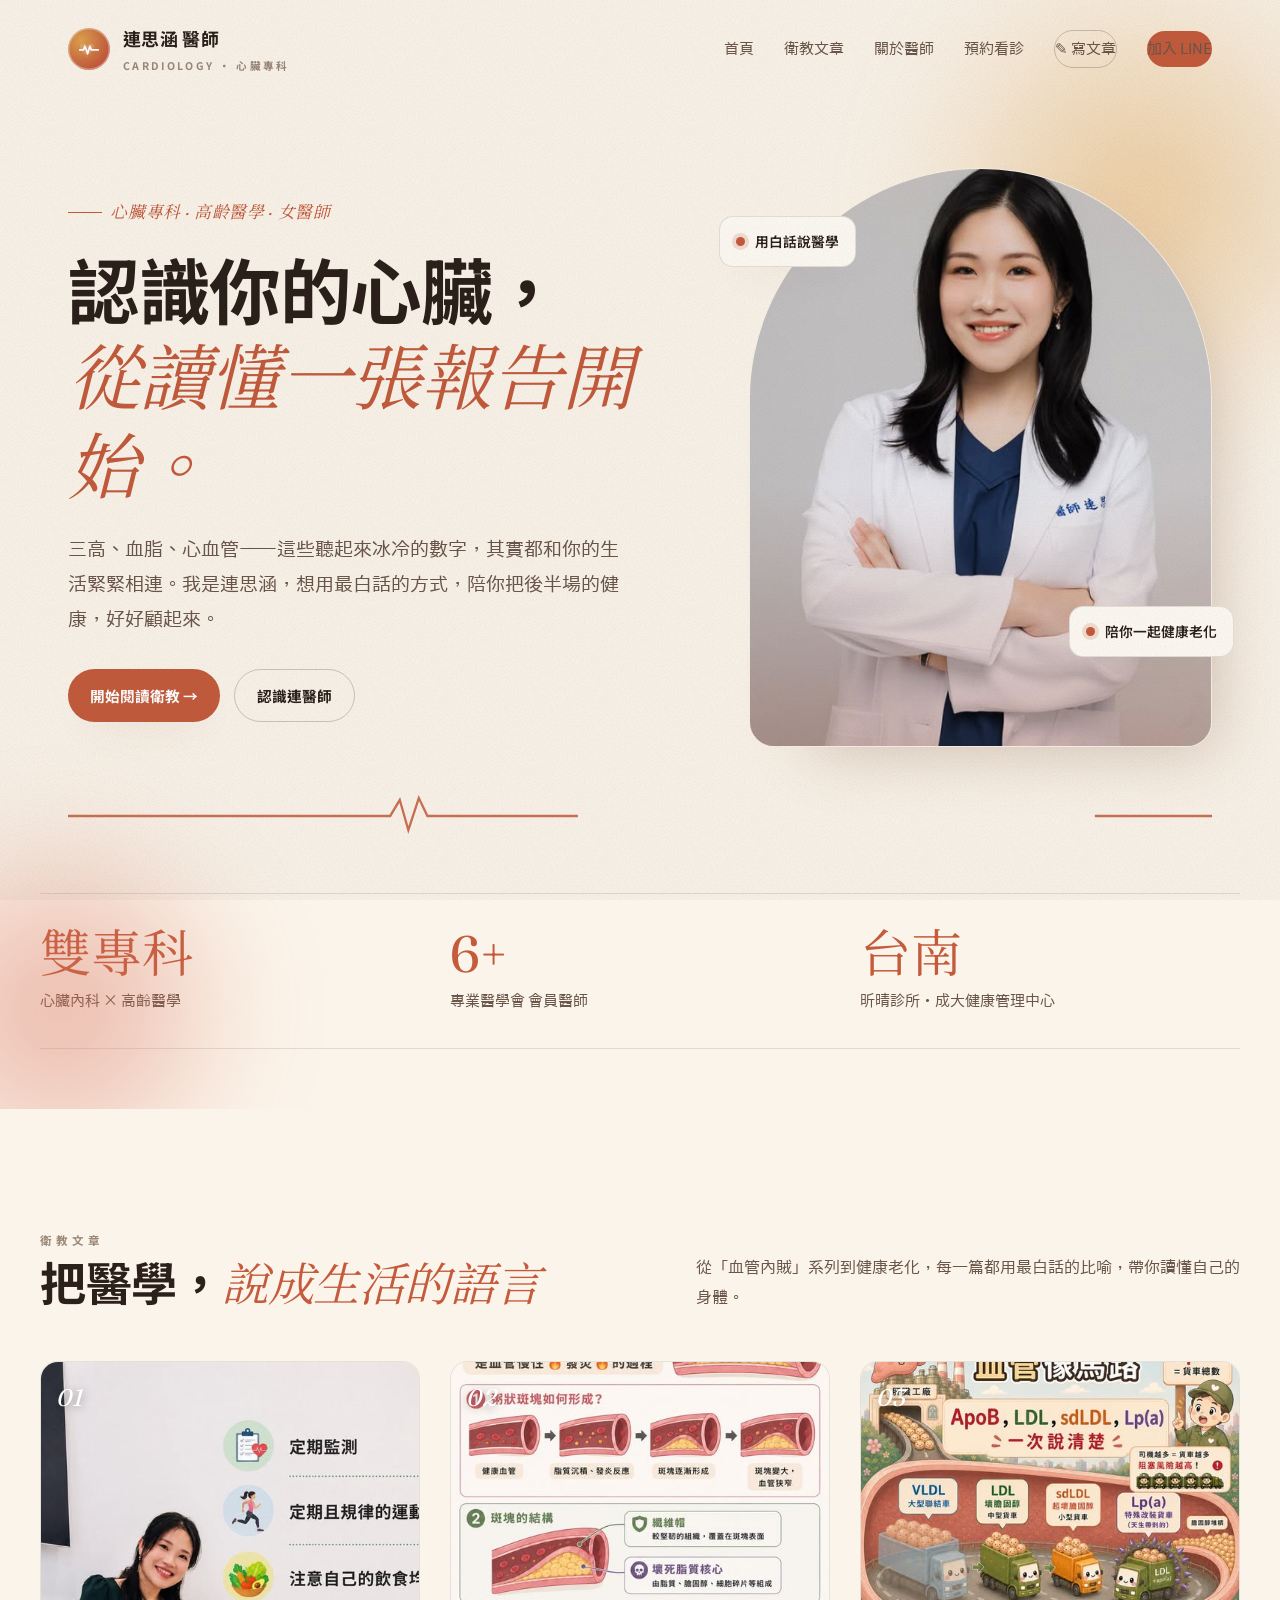
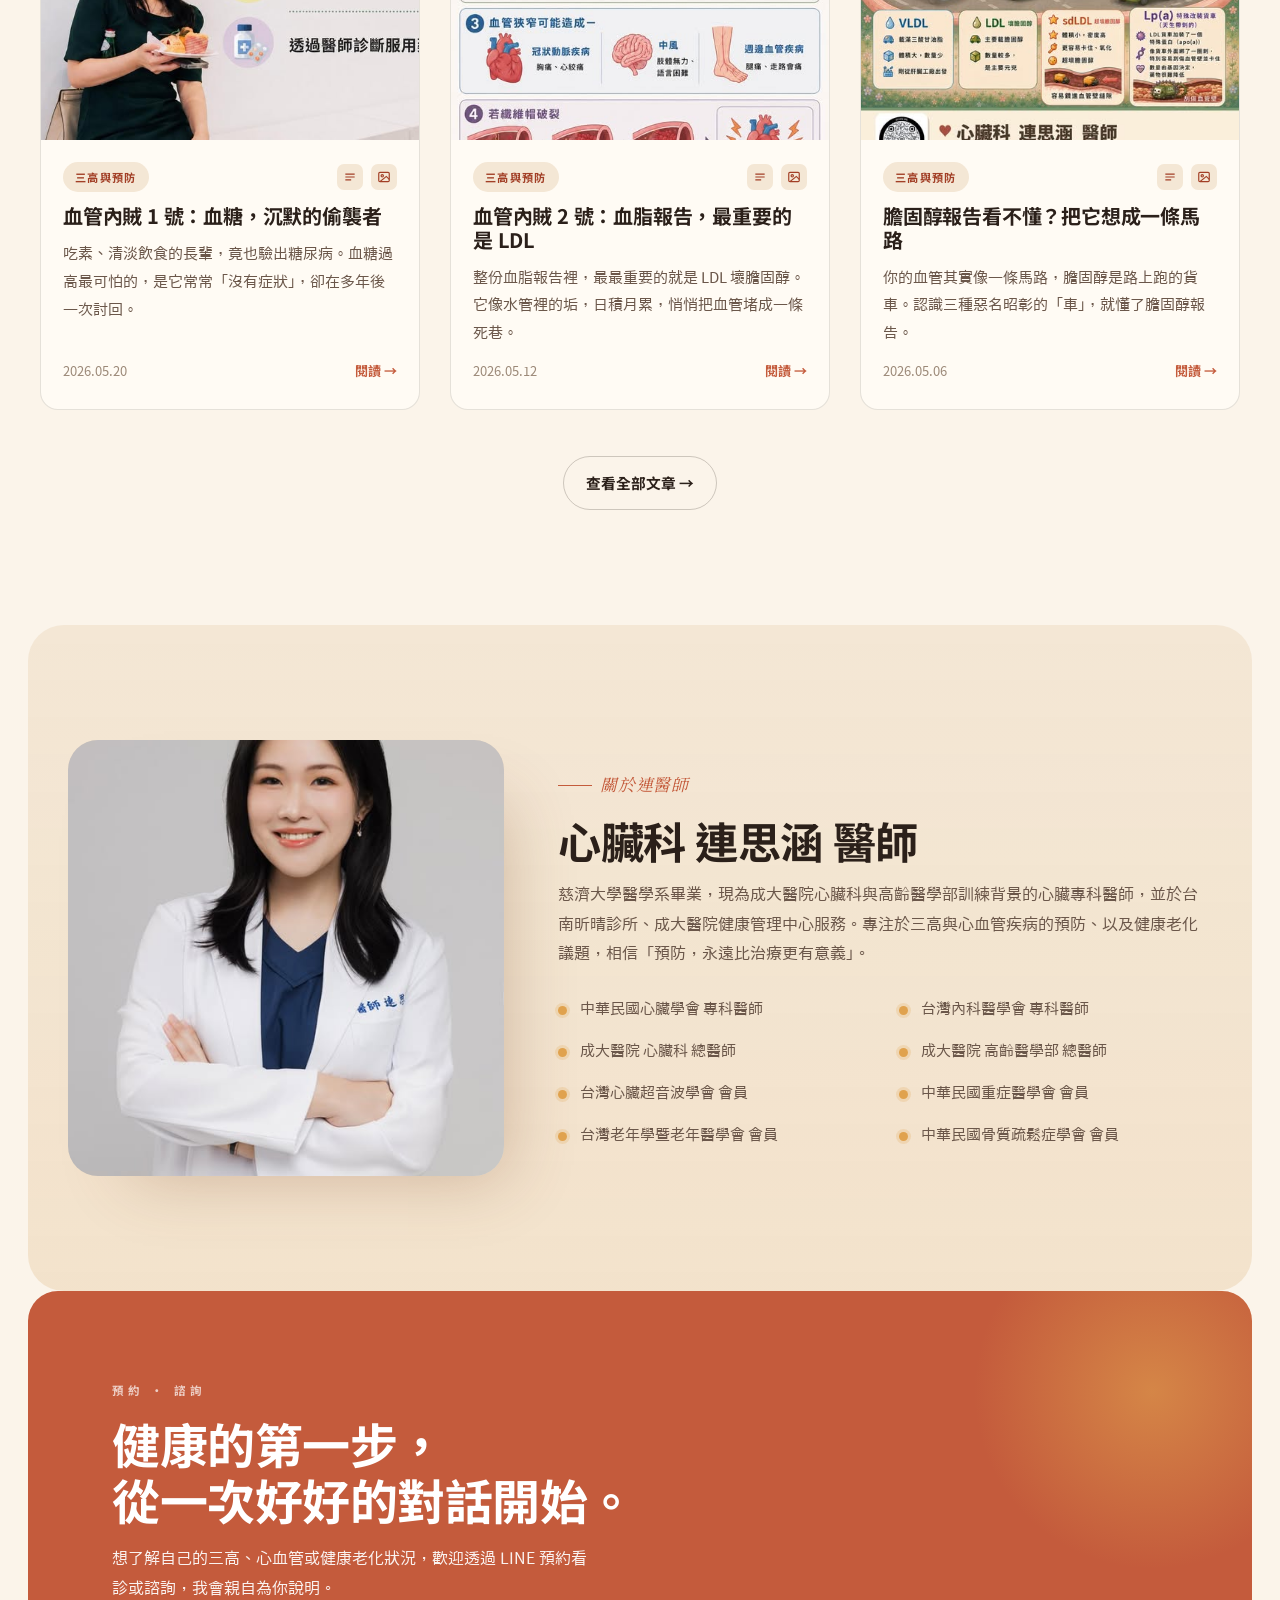
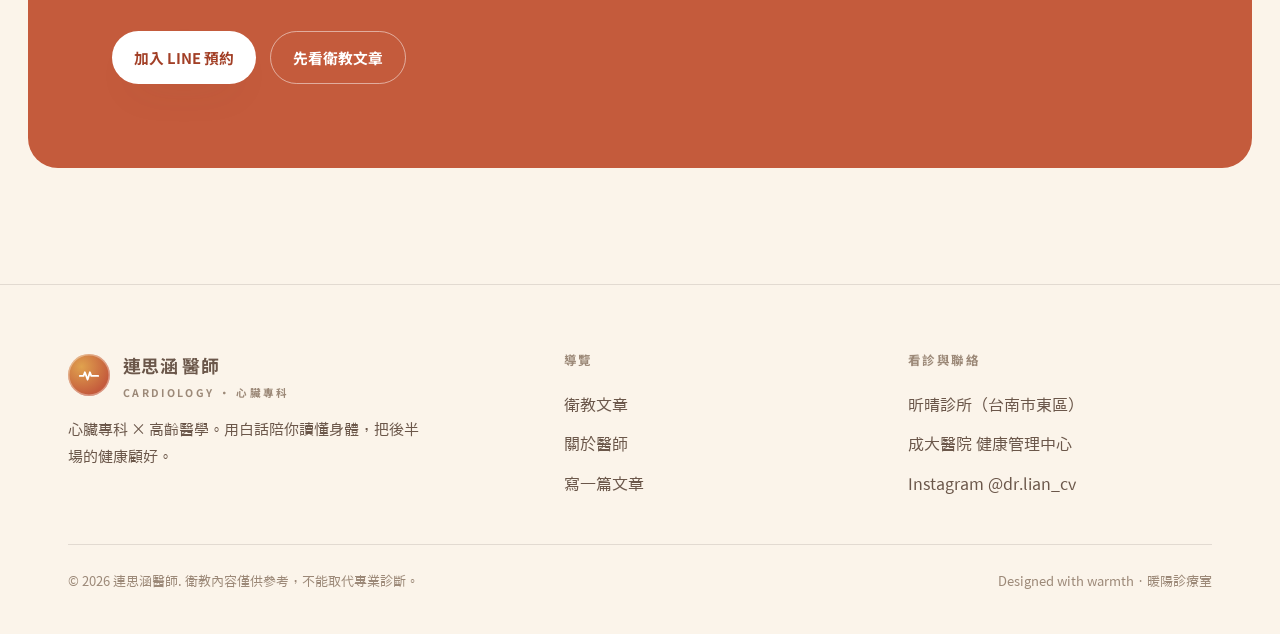
==== index.html @ 5a78cc2f "連思涵醫師衛教網站 — 設計預覽初版 Co-Authored-By: Claude Opus 4.8 (1M context) <noreply@anthropic.com>" ====
<!DOCTYPE html>
<html lang="zh-Hant">
<head>
<meta charset="UTF-8">
<meta name="viewport" content="width=device-width, initial-scale=1">
<title>連思涵醫師｜心臟專科・高齡醫學｜用白話，陪你健康老化</title>
<meta name="description" content="連思涵醫師——心臟專科與高齡醫學女醫師。三高、血脂、心血管預防的白話衛教，陪你把後半場的健康顧好。台南昕晴診所、成大醫院健康管理中心。">
<link rel="preconnect" href="https://fonts.googleapis.com">
<link rel="preconnect" href="https://fonts.gstatic.com" crossorigin>
<link href="https://fonts.googleapis.com/css2?family=Fraunces:ital,opsz,wght@0,9..144,400;0,9..144,600;1,9..144,400&family=Noto+Sans+TC:wght@400;500;700&family=Noto+Serif+TC:wght@500&display=swap" rel="stylesheet">
<link rel="stylesheet" href="assets/css/style.css">
</head>
<body>

<!-- HEADER -->
<header class="site-head">
  <div class="wrap head-row">
    <a class="brand" href="index.html">
      <span class="mark"><svg viewBox="0 0 24 24" fill="currentColor"><path d="M12 21s-7-4.6-9.3-9C1.3 9.2 2.6 6 5.8 6c2 0 3.2 1.3 3.9 2.4l.3.5.3-.5C11 7.3 12.2 6 14.2 6c3.2 0 4.5 3.2 3.1 6-2.3 4.4-9.3 9-9.3 9z" opacity=".15"/><path d="M2 13h4l1.5-4 3 8L13 9l1.5 4H22" fill="none" stroke="currentColor" stroke-width="2" stroke-linecap="round" stroke-linejoin="round"/></svg></span>
      <span><b>連思涵 醫師</b><small>CARDIOLOGY · 心臟專科</small></span>
    </a>
    <nav class="nav">
      <a href="index.html">首頁</a>
      <a href="articles.html">衛教文章</a>
      <a href="#about">關於醫師</a>
      <a href="#contact">預約看診</a>
      <a class="btn btn-ghost" href="new.html">✎ 寫文章</a>
      <a class="btn btn-primary" href="#contact">加入 LINE</a>
    </nav>
    <button class="nav-toggle" aria-label="選單">☰</button>
  </div>
</header>

<!-- HERO -->
<section class="hero">
  <span class="hero-blob b1"></span>
  <span class="hero-blob b2"></span>
  <div class="wrap hero-grid">
    <div class="hero-copy">
      <span class="eyebrow reveal">心臟專科 · 高齡醫學 · 女醫師</span>
      <h1 class="reveal d1">認識你的心臟，<br><span class="em">從讀懂一張報告開始。</span></h1>
      <p class="lead reveal d2">三高、血脂、心血管——這些聽起來冰冷的數字，其實都和你的生活緊緊相連。我是連思涵，想用最白話的方式，陪你把後半場的健康，好好顧起來。</p>
      <div class="hero-cta reveal d3">
        <a class="btn btn-primary" href="articles.html">開始閱讀衛教 →</a>
        <a class="btn btn-ghost" href="#about">認識連醫師</a>
      </div>
    </div>
    <div class="hero-art reveal d2">
      <div class="portrait">
        <img src="assets/img/doctor-portrait.jpg" alt="連思涵醫師" id="hero-portrait">
      </div>
      <div class="float-chip c1"><span class="dot"></span>用白話說醫學</div>
      <div class="float-chip c2"><span class="dot"></span>陪你一起健康老化</div>
    </div>
  </div>

  <div class="wrap" style="margin-top:46px">
    <svg class="pulse" viewBox="0 0 1200 46" preserveAspectRatio="none" aria-hidden="true">
      <path d="M0 23 H320 l18 0 l10 -16 l9 30 l11 -32 l9 18 H660 l18 0 l10 -14 l9 26 l11 -30 l9 18 H1200"/>
    </svg>
  </div>

  <div class="wrap stats reveal">
    <div class="stat"><div class="n serif">雙專科</div><div class="l">心臟內科 × 高齡醫學</div></div>
    <div class="stat"><div class="n serif">6+</div><div class="l">專業醫學會 會員醫師</div></div>
    <div class="stat"><div class="n serif">台南</div><div class="l">昕晴診所・成大健康管理中心</div></div>
  </div>
</section>

<!-- FEATURED ARTICLES -->
<section class="section wrap" id="articles">
  <div class="sec-head">
    <div>
      <span class="kicker reveal">衛教文章</span>
      <h2 class="reveal d1">把醫學，<span class="em">說成生活的語言</span></h2>
    </div>
    <p class="reveal d2">從「血管內賊」系列到健康老化，每一篇都用最白話的比喻，帶你讀懂自己的身體。</p>
  </div>
  <div class="cards" id="home-cards"></div>
  <div style="text-align:center;margin-top:46px" class="reveal">
    <a class="btn btn-ghost" href="articles.html">查看全部文章 →</a>
  </div>
</section>

<!-- ABOUT -->
<section class="section about" id="about">
  <div class="wrap about-grid">
    <div class="about-portrait reveal"><img src="assets/img/doctor-portrait.jpg" alt="連思涵醫師"></div>
    <div class="reveal d1">
      <span class="eyebrow">關於連醫師</span>
      <h2 style="font-size:clamp(1.9rem,3.4vw,2.7rem);margin:14px 0">心臟科 連思涵 醫師</h2>
      <p style="color:var(--ink-soft)">慈濟大學醫學系畢業，現為成大醫院心臟科與高齡醫學部訓練背景的心臟專科醫師，並於台南昕晴診所、成大醫院健康管理中心服務。專注於三高與心血管疾病的預防、以及健康老化議題，相信「預防，永遠比治療更有意義」。</p>
      <ul class="creds">
        <li>中華民國心臟學會 專科醫師</li>
        <li>台灣內科醫學會 專科醫師</li>
        <li>成大醫院 心臟科 總醫師</li>
        <li>成大醫院 高齡醫學部 總醫師</li>
        <li>台灣心臟超音波學會 會員</li>
        <li>中華民國重症醫學會 會員</li>
        <li>台灣老年學暨老年醫學會 會員</li>
        <li>中華民國骨質疏鬆症學會 會員</li>
      </ul>
    </div>
  </div>
</section>

<!-- CTA -->
<section class="section" style="padding-top:0">
  <div class="cta wrap-cta">
    <div class="wrap" style="padding:0">
      <span class="kicker" style="color:rgba(255,255,255,.7)">預約 · 諮詢</span>
      <h2 style="margin-top:10px">健康的第一步，<br>從一次好好的對話開始。</h2>
      <p>想了解自己的三高、心血管或健康老化狀況，歡迎透過 LINE 預約看診或諮詢，我會親自為你說明。</p>
      <div class="hero-cta">
        <a class="btn btn-primary" href="#" onclick="toast('範例：請接上真實 LINE 連結');return false;">加入 LINE 預約</a>
        <a class="btn btn-ghost" style="border-color:rgba(255,255,255,.5);color:#fff" href="articles.html">先看衛教文章</a>
      </div>
    </div>
  </div>
</section>

<!-- FOOTER -->
<footer class="foot" id="contact">
  <div class="wrap">
    <div class="foot-grid">
      <div>
        <div class="brand" style="margin-bottom:14px">
          <span class="mark"><svg viewBox="0 0 24 24"><path d="M2 13h4l1.5-4 3 8L13 9l1.5 4H22" fill="none" stroke="currentColor" stroke-width="2" stroke-linecap="round" stroke-linejoin="round"/></svg></span>
          <span><b>連思涵 醫師</b><small>CARDIOLOGY · 心臟專科</small></span>
        </div>
        <p style="max-width:24em;font-size:.92rem">心臟專科 × 高齡醫學。用白話陪你讀懂身體，把後半場的健康顧好。</p>
      </div>
      <div>
        <h4>導覽</h4>
        <a href="articles.html">衛教文章</a>
        <a href="#about">關於醫師</a>
        <a href="new.html">寫一篇文章</a>
      </div>
      <div>
        <h4>看診與聯絡</h4>
        <a href="#">昕晴診所（台南市東區）</a>
        <a href="#">成大醫院 健康管理中心</a>
        <a href="https://instagram.com/dr.lian_cv" target="_blank" rel="noopener">Instagram @dr.lian_cv</a>
      </div>
    </div>
    <div class="foot-bottom">
      <span>© 2026 連思涵醫師. 衛教內容僅供參考，不能取代專業診斷。</span>
      <span>Designed with warmth · 暖陽診療室</span>
    </div>
  </div>
</footer>

<script src="assets/js/store.js"></script>
<script src="assets/js/main.js"></script>
<script>renderCards("#home-cards", Store.all().slice(0,3));</script>
</body>
</html>
---- assets/css/style.css ----
/* =========================================================
   連思涵醫師 · 暖陽診療室 Editorial Clinic
   Warm editorial aesthetic — terracotta / honey / paper
   ========================================================= */

/* ---- Taipei Sans TC Beta (self-host upgrade slot) ----
   把官方 TaipeiSansTCBeta-Regular.ttf / -Bold.ttf 放進
   assets/fonts/ 後，全站會自動升級為指定字體。
   下載：https://sites.google.com/view/jtfoundry/zh-tw/downloads */
@font-face{
  font-family:"Taipei Sans TC Beta";
  src:url("../fonts/TaipeiSansTCBeta-Regular.ttf") format("truetype");
  font-weight:400; font-display:swap;
}
@font-face{
  font-family:"Taipei Sans TC Beta";
  src:url("../fonts/TaipeiSansTCBeta-Bold.ttf") format("truetype");
  font-weight:700; font-display:swap;
}

:root{
  /* warm palette */
  --paper:#FBF4EA;
  --paper-2:#F4E7D5;
  --paper-3:#EFDDC6;
  --card:#FFFBF4;
  --ink:#2B201A;
  --ink-soft:#6B574A;
  --ink-faint:#9C8978;
  --clay:#C45B3C;
  --clay-deep:#A23F26;
  --honey:#E0A24E;
  --rose:#D9735E;
  --line:rgba(43,32,26,.12);
  --line-strong:rgba(43,32,26,.22);
  --shadow:32px 32px 64px -32px rgba(120,68,40,.30);
  --shadow-sm:0 18px 40px -24px rgba(120,68,40,.45);

  --display:"Fraunces","Noto Serif TC",Georgia,serif;
  --sans:"Taipei Sans TC Beta","Noto Sans TC","PingFang TC","Microsoft JhengHei",sans-serif;

  --maxw:1200px;
  --r:18px;
}

*{box-sizing:border-box;margin:0;padding:0}
html{scroll-behavior:smooth}
body{
  font-family:var(--sans);
  color:var(--ink);
  background:var(--paper);
  line-height:1.85;
  -webkit-font-smoothing:antialiased;
  text-rendering:optimizeLegibility;
  overflow-x:hidden;
  position:relative;
}
/* warm paper grain overlay */
body::after{
  content:"";position:fixed;inset:0;z-index:9999;pointer-events:none;opacity:.40;
  mix-blend-mode:multiply;
  background-image:url("data:image/svg+xml,%3Csvg xmlns='http://www.w3.org/2000/svg' width='160' height='160'%3E%3Cfilter id='n'%3E%3CfeTurbulence type='fractalNoise' baseFrequency='0.9' numOctaves='2' stitchTiles='stitch'/%3E%3C/filter%3E%3Crect width='100%25' height='100%25' filter='url(%23n)' opacity='0.5'/%3E%3C/svg%3E");
}

img{max-width:100%;display:block}
a{color:inherit;text-decoration:none}
button{font-family:inherit;cursor:pointer;border:none;background:none}

.wrap{max-width:var(--maxw);margin:0 auto;padding:0 28px}
.section{padding:clamp(64px,9vw,128px) 0}

/* ---------- typographic helpers ---------- */
.eyebrow{
  font-family:var(--display);font-style:italic;font-size:1.05rem;
  letter-spacing:.04em;color:var(--clay);display:inline-flex;gap:.5em;align-items:center;
}
.eyebrow::before{content:"";width:34px;height:1.5px;background:var(--clay);display:inline-block}
.kicker{
  font-size:.72rem;letter-spacing:.34em;text-transform:uppercase;
  color:var(--ink-faint);font-weight:700;
}
h1,h2,h3{line-height:1.18;font-weight:700;letter-spacing:-.01em}
.serif{font-family:var(--display);font-weight:400}

/* ---------- header ---------- */
.site-head{
  position:fixed;top:0;left:0;right:0;z-index:1000;
  transition:background .4s ease, box-shadow .4s ease, padding .4s ease;
  padding:22px 0;
}
.site-head.solid{
  background:rgba(251,244,234,.86);backdrop-filter:blur(14px);
  box-shadow:0 1px 0 var(--line);padding:14px 0;
}
.head-row{display:flex;align-items:center;justify-content:space-between;gap:24px}
.brand{display:flex;align-items:center;gap:13px;font-weight:700}
.brand .mark{
  width:42px;height:42px;border-radius:50%;
  background:radial-gradient(circle at 32% 30%,var(--honey),var(--clay) 70%);
  display:grid;place-items:center;color:#fff;flex:none;
  box-shadow:inset 0 0 0 1.5px rgba(255,255,255,.35);
}
.brand .mark svg{width:22px;height:22px}
.brand b{font-size:1.12rem;letter-spacing:.02em}
.brand small{display:block;font-size:.66rem;letter-spacing:.22em;color:var(--ink-faint);font-weight:700;margin-top:1px}
.nav{display:flex;align-items:center;gap:30px}
.nav a{font-size:.95rem;font-weight:500;position:relative;padding:4px 0;color:var(--ink-soft);transition:color .25s}
.nav a::after{content:"";position:absolute;left:0;bottom:-2px;width:0;height:2px;background:var(--clay);transition:width .3s}
.nav a:hover{color:var(--ink)}
.nav a:hover::after{width:100%}
.btn{
  display:inline-flex;align-items:center;gap:.55em;font-weight:700;font-size:.92rem;
  padding:12px 22px;border-radius:999px;transition:transform .25s, box-shadow .25s, background .25s;
}
.btn-primary{background:var(--clay);color:#fff;box-shadow:var(--shadow-sm)}
.btn-primary:hover{transform:translateY(-2px);background:var(--clay-deep)}
.btn-ghost{border:1.5px solid var(--line-strong);color:var(--ink)}
.btn-ghost:hover{border-color:var(--clay);color:var(--clay)}
.nav-toggle{display:none;font-size:1.5rem;color:var(--ink)}

/* ---------- hero ---------- */
.hero{position:relative;padding:168px 0 60px;overflow:hidden}
.hero-blob{
  position:absolute;border-radius:50%;filter:blur(46px);opacity:.5;z-index:0;pointer-events:none;
}
.hero-blob.b1{width:520px;height:520px;right:-120px;top:-60px;
  background:radial-gradient(circle,var(--honey),transparent 68%)}
.hero-blob.b2{width:440px;height:440px;left:-160px;bottom:-120px;
  background:radial-gradient(circle,var(--rose),transparent 66%)}
.hero-grid{position:relative;z-index:2;display:grid;grid-template-columns:1.15fr .85fr;gap:54px;align-items:center}
.hero-copy h1{
  font-size:clamp(2.7rem,5.6vw,4.6rem);margin:18px 0 8px;letter-spacing:-.02em;
}
.hero-copy h1 .em{font-family:var(--display);font-style:italic;font-weight:400;color:var(--clay)}
.hero-copy .lead{font-size:1.18rem;color:var(--ink-soft);max-width:30em;margin:22px 0 32px}
.hero-cta{display:flex;gap:14px;flex-wrap:wrap}
.hero-art{position:relative}
.portrait{
  position:relative;aspect-ratio:4/5;border-radius:240px 240px 26px 26px;overflow:hidden;
  box-shadow:var(--shadow);background:var(--paper-3);
  border:1px solid rgba(255,255,255,.6);
}
.portrait img{width:100%;height:100%;object-fit:cover;filter:saturate(1.02) contrast(1.02)}
.portrait::after{content:"";position:absolute;inset:0;
  background:linear-gradient(180deg,transparent 55%,rgba(164,63,38,.28));mix-blend-mode:multiply}
.float-chip{
  position:absolute;background:var(--card);border:1px solid var(--line);
  border-radius:14px;padding:12px 16px;box-shadow:var(--shadow-sm);
  display:flex;align-items:center;gap:10px;font-size:.86rem;font-weight:600;
}
.float-chip .dot{width:9px;height:9px;border-radius:50%;background:var(--clay);box-shadow:0 0 0 4px rgba(196,91,60,.18)}
.float-chip.c1{left:-30px;top:48px;animation:floaty 6s ease-in-out infinite}
.float-chip.c2{right:-22px;bottom:90px;animation:floaty 6s ease-in-out infinite .8s}
@keyframes floaty{50%{transform:translateY(-12px)}}

/* ECG pulse line motif */
.pulse{display:block;width:100%;height:46px;color:var(--clay);opacity:.85}
.pulse path{stroke:currentColor;stroke-width:2.4;fill:none;
  stroke-dasharray:600;stroke-dashoffset:600;animation:draw 3.4s ease forwards}
.pulse.run path{animation:draw 3.4s ease forwards}
@keyframes draw{to{stroke-dashoffset:0}}

/* ---------- stats ---------- */
.stats{display:grid;grid-template-columns:repeat(3,1fr);gap:30px;
  border-top:1px solid var(--line);border-bottom:1px solid var(--line);padding:34px 0;margin-top:54px}
.stat .n{font-family:var(--display);font-size:clamp(2.4rem,4vw,3.2rem);color:var(--clay);line-height:1}
.stat .l{color:var(--ink-soft);font-size:.92rem;margin-top:8px}

/* ---------- section heading ---------- */
.sec-head{display:flex;justify-content:space-between;align-items:flex-end;gap:24px;margin-bottom:48px;flex-wrap:wrap}
.sec-head h2{font-size:clamp(2rem,3.6vw,2.9rem)}
.sec-head h2 .em{font-family:var(--display);font-style:italic;font-weight:400;color:var(--clay)}
.sec-head p{color:var(--ink-soft);max-width:34em;margin-top:10px}

/* ---------- article grid (magazine) ---------- */
.cards{display:grid;grid-template-columns:repeat(3,1fr);gap:30px}
.card{
  position:relative;background:var(--card);border:1px solid var(--line);border-radius:var(--r);
  overflow:hidden;display:flex;flex-direction:column;
  transition:transform .4s cubic-bezier(.2,.7,.2,1),box-shadow .4s,border-color .4s;
}
.card:hover{transform:translateY(-8px);box-shadow:var(--shadow);border-color:transparent}
.card-media{position:relative;aspect-ratio:1/1;overflow:hidden;background:var(--paper-3)}
.card-media img{width:100%;height:100%;object-fit:cover;transition:transform .7s cubic-bezier(.2,.7,.2,1)}
.card:hover .card-media img{transform:scale(1.06)}
.card-idx{position:absolute;top:14px;left:16px;font-family:var(--display);font-style:italic;
  font-size:1.5rem;color:#fff;text-shadow:0 2px 10px rgba(0,0,0,.4);z-index:2}
.tag{display:inline-block;font-size:.7rem;font-weight:700;letter-spacing:.12em;
  padding:5px 12px;border-radius:999px;background:var(--paper-2);color:var(--clay-deep)}
.card-body{padding:22px 22px 26px;display:flex;flex-direction:column;gap:12px;flex:1}
.card-body h3{font-size:1.25rem;letter-spacing:-.01em}
.card-body p{color:var(--ink-soft);font-size:.94rem;flex:1}
.card-foot{display:flex;align-items:center;justify-content:space-between;color:var(--ink-faint);font-size:.82rem}
.read{color:var(--clay);font-weight:700;display:inline-flex;gap:.4em;align-items:center;transition:gap .25s}
.card:hover .read{gap:.8em}

.feature-types{display:flex;gap:8px}
.ft{display:inline-grid;place-items:center;width:26px;height:26px;border-radius:7px;
  background:var(--paper-2);color:var(--clay-deep)}
.ft svg{width:14px;height:14px}

/* ---------- about ---------- */
.about{background:
  linear-gradient(180deg,transparent,rgba(224,162,78,.07)),var(--paper-2);
  border-radius:36px;margin:0 28px;}
.about-grid{display:grid;grid-template-columns:.8fr 1.2fr;gap:54px;align-items:center}
.about-portrait{aspect-ratio:1/1;border-radius:30px;overflow:hidden;box-shadow:var(--shadow);background:var(--paper-3)}
.about-portrait img{width:100%;height:100%;object-fit:cover}
.creds{display:grid;grid-template-columns:1fr 1fr;gap:14px 28px;margin-top:26px}
.creds li{list-style:none;padding-left:22px;position:relative;color:var(--ink-soft);font-size:.95rem}
.creds li::before{content:"";position:absolute;left:0;top:.7em;width:9px;height:9px;border-radius:50%;
  background:var(--honey);box-shadow:0 0 0 3px rgba(224,162,78,.22)}

/* ---------- CTA band ---------- */
.cta{position:relative;overflow:hidden;background:var(--clay);color:#fff;border-radius:30px;margin:0 28px;
  padding:clamp(48px,7vw,84px)}
.cta::before{content:"";position:absolute;right:-80px;top:-80px;width:360px;height:360px;border-radius:50%;
  background:radial-gradient(circle,var(--honey),transparent 70%);opacity:.6}
.cta h2{font-size:clamp(2rem,4vw,3rem);max-width:16em;position:relative}
.cta p{opacity:.92;margin:16px 0 28px;max-width:30em;position:relative}
.cta .btn-primary{background:#fff;color:var(--clay-deep)}
.cta .btn-primary:hover{background:var(--paper)}

/* ---------- footer ---------- */
.foot{padding:64px 0 40px;border-top:1px solid var(--line);color:var(--ink-soft)}
.foot-grid{display:grid;grid-template-columns:1.5fr 1fr 1fr;gap:40px;margin-bottom:40px}
.foot h4{font-size:.78rem;letter-spacing:.2em;text-transform:uppercase;color:var(--ink-faint);margin-bottom:14px}
.foot a{display:block;padding:5px 0;color:var(--ink-soft);transition:color .2s}
.foot a:hover{color:var(--clay)}
.foot-bottom{display:flex;justify-content:space-between;flex-wrap:wrap;gap:12px;
  padding-top:24px;border-top:1px solid var(--line);font-size:.84rem;color:var(--ink-faint)}

/* ---------- reveal animation ---------- */
.reveal{opacity:0;transform:translateY(28px);transition:opacity .9s cubic-bezier(.2,.7,.2,1),transform .9s cubic-bezier(.2,.7,.2,1)}
.reveal.in{opacity:1;transform:none}
.reveal.d1{transition-delay:.08s}.reveal.d2{transition-delay:.16s}
.reveal.d3{transition-delay:.24s}.reveal.d4{transition-delay:.32s}.reveal.d5{transition-delay:.4s}

/* ---------- article page ---------- */
.article-head{padding:150px 0 30px}
.article-head .meta{display:flex;gap:14px;align-items:center;color:var(--ink-faint);font-size:.88rem;margin:18px 0}
.article-head h1{font-size:clamp(2.1rem,4.5vw,3.4rem);max-width:18em}
.article-cover{aspect-ratio:16/9;border-radius:24px;overflow:hidden;box-shadow:var(--shadow);margin:30px 0 10px;background:var(--paper-3)}
.article-cover img{width:100%;height:100%;object-fit:cover}
.prose{max-width:760px;margin:0 auto;font-size:1.12rem}
.prose>*{margin:0 auto}
.prose p{margin:1.3em 0;color:#3a2c24}
.prose h2{font-size:1.7rem;margin:1.8em 0 .6em;color:var(--ink)}
.prose h2::before{content:"";display:block;width:40px;height:3px;background:var(--clay);margin-bottom:.5em;border-radius:2px}
.prose ul{margin:1.2em 0;padding-left:0;list-style:none}
.prose ul li{position:relative;padding-left:30px;margin:.6em 0;color:#3a2c24}
.prose ul li::before{content:"";position:absolute;left:6px;top:.72em;width:8px;height:8px;border-radius:50%;background:var(--honey)}
.prose figure{margin:2em 0}
.prose figure img{border-radius:18px;box-shadow:var(--shadow-sm);width:100%}
.prose figcaption{text-align:center;font-size:.86rem;color:var(--ink-faint);margin-top:10px}
.prose .video{position:relative;aspect-ratio:16/9;border-radius:18px;overflow:hidden;box-shadow:var(--shadow-sm);margin:2em 0;background:#000}
.prose .video iframe,.prose .video video{position:absolute;inset:0;width:100%;height:100%;border:0}
.prose blockquote{border-left:3px solid var(--clay);padding:.4em 0 .4em 22px;margin:1.6em 0;
  font-family:var(--display);font-style:italic;font-size:1.3rem;color:var(--clay-deep)}
.tag-row{display:flex;gap:8px;flex-wrap:wrap;margin-top:40px}

/* ---------- editor (new article) ---------- */
.editor{max-width:780px;margin:0 auto}
.field{margin-bottom:22px}
.field label{display:block;font-weight:700;margin-bottom:8px;font-size:.95rem}
.field input[type=text],.field select,.field textarea{
  width:100%;font-family:inherit;font-size:1rem;color:var(--ink);
  background:var(--card);border:1.5px solid var(--line-strong);border-radius:12px;padding:13px 16px;transition:border-color .25s}
.field input:focus,.field textarea:focus,.field select:focus{outline:none;border-color:var(--clay)}
.field textarea{min-height:120px;resize:vertical;line-height:1.8}
.blocks{display:flex;flex-direction:column;gap:14px;margin:18px 0}
.block-item{background:var(--card);border:1px solid var(--line);border-radius:14px;padding:16px;position:relative}
.block-item .bk-type{font-size:.72rem;letter-spacing:.14em;text-transform:uppercase;color:var(--clay);font-weight:700;margin-bottom:8px;display:flex;justify-content:space-between}
.block-item .rm{color:var(--ink-faint);font-size:.8rem}
.block-item .rm:hover{color:var(--clay)}
.block-item img{border-radius:10px;margin-top:8px;max-height:240px;width:auto}
.add-row{display:flex;gap:10px;flex-wrap:wrap;margin:8px 0 26px}
.add-row .btn-ghost{padding:10px 16px;font-size:.88rem}
.hint{color:var(--ink-faint);font-size:.85rem;margin-top:6px}
.toast{position:fixed;left:50%;bottom:34px;transform:translateX(-50%) translateY(20px);opacity:0;
  background:var(--ink);color:var(--paper);padding:14px 26px;border-radius:999px;font-weight:600;
  transition:.4s;z-index:2000;box-shadow:var(--shadow)}
.toast.show{opacity:1;transform:translateX(-50%)}

/* page intro band for sub pages */
.page-band{padding:150px 0 20px}
.page-band h1{font-size:clamp(2.2rem,4.5vw,3.4rem)}
.page-band h1 .em{font-family:var(--display);font-style:italic;font-weight:400;color:var(--clay)}
.page-band p{color:var(--ink-soft);max-width:36em;margin-top:14px}

/* filter pills */
.filters{display:flex;gap:10px;flex-wrap:wrap;margin:34px 0 6px}
.pill{padding:9px 18px;border-radius:999px;border:1.5px solid var(--line-strong);font-size:.9rem;font-weight:600;color:var(--ink-soft);transition:.25s}
.pill.active,.pill:hover{background:var(--clay);border-color:var(--clay);color:#fff}

/* ---------- responsive ---------- */
@media(max-width:900px){
  .hero-grid{grid-template-columns:1fr;gap:40px}
  .hero-art{max-width:380px;margin:0 auto}
  .about-grid{grid-template-columns:1fr;gap:34px}
  .cards{grid-template-columns:repeat(2,1fr)}
  .foot-grid{grid-template-columns:1fr 1fr}
  .nav{position:fixed;inset:0 0 0 auto;width:min(78vw,320px);background:var(--card);
    flex-direction:column;align-items:flex-start;justify-content:center;padding:40px;gap:18px;
    transform:translateX(100%);transition:transform .4s;box-shadow:var(--shadow);z-index:1001}
  .nav.open{transform:none}
  .nav-toggle{display:block;z-index:1002}
}
@media(max-width:560px){
  .stats{grid-template-columns:1fr;gap:18px}
  .cards{grid-template-columns:1fr}
  .creds{grid-template-columns:1fr}
  .foot-grid{grid-template-columns:1fr}
  .wrap{padding:0 20px}
}
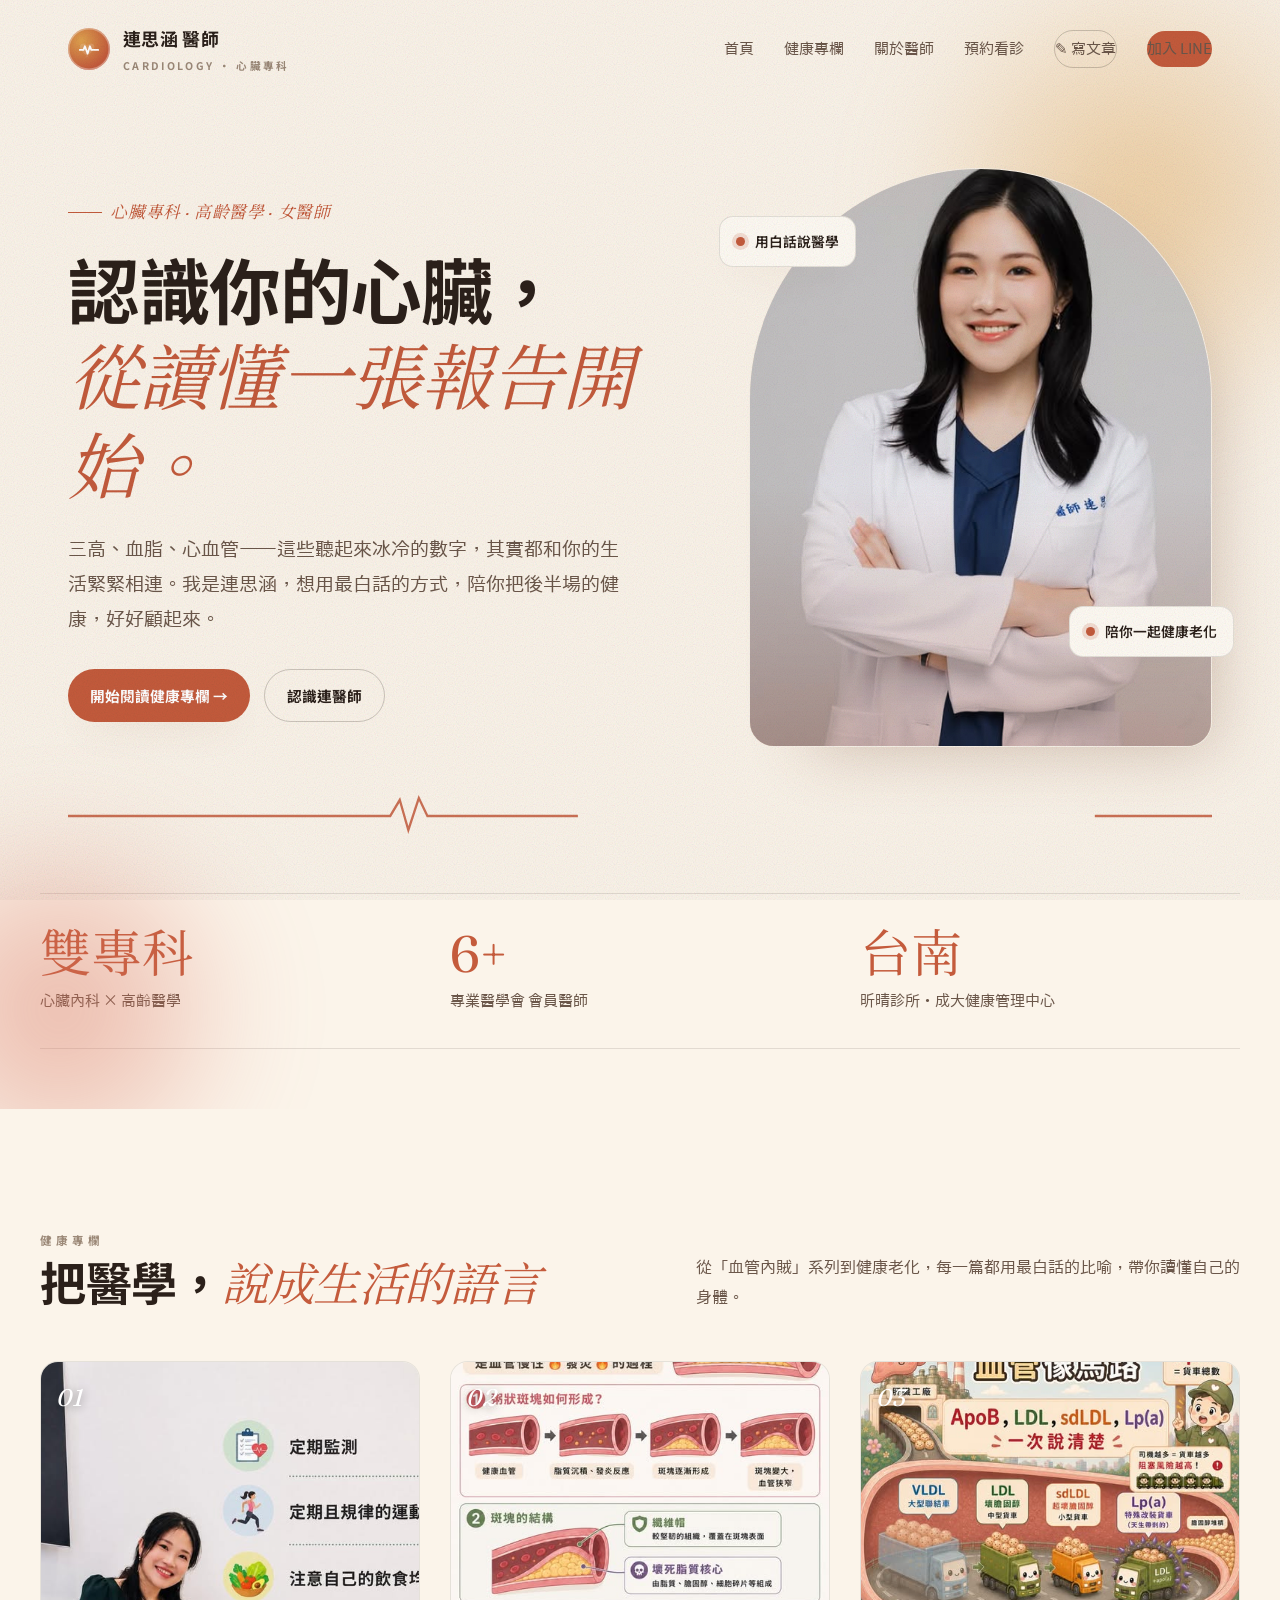
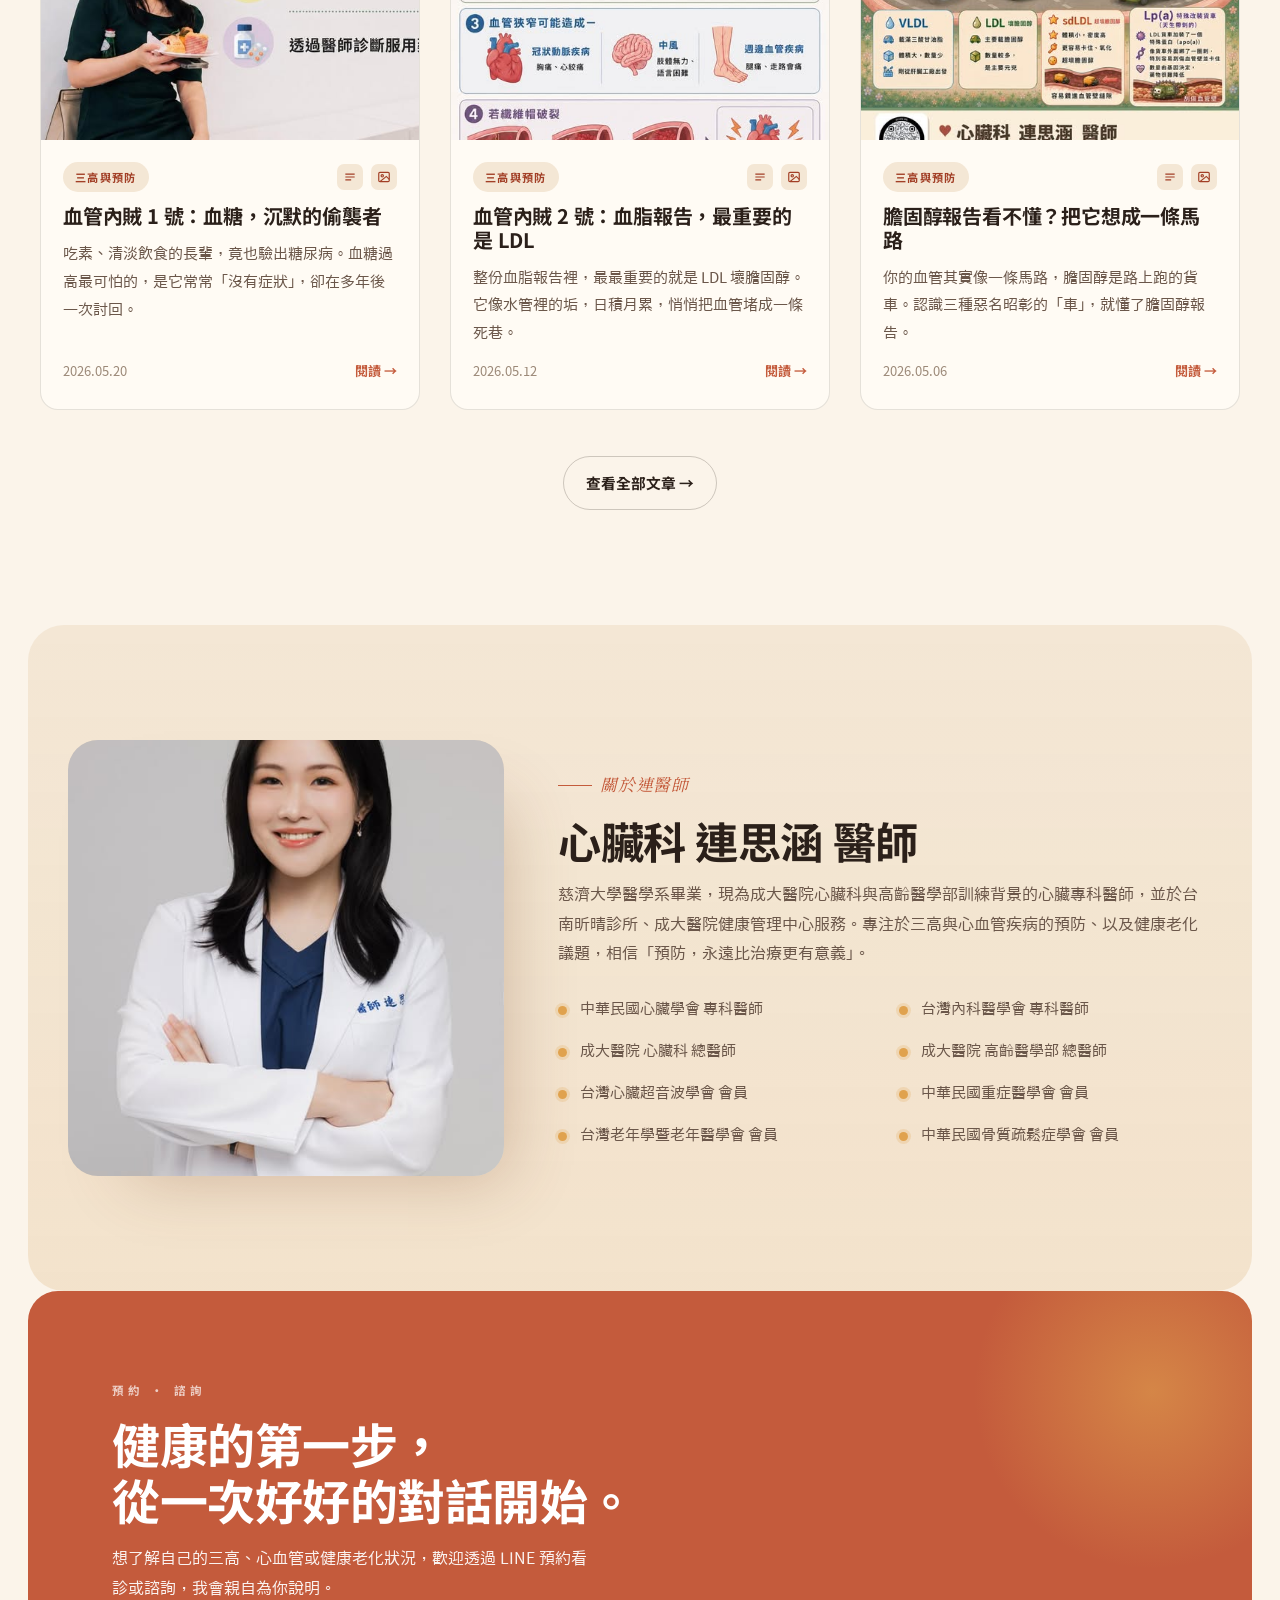
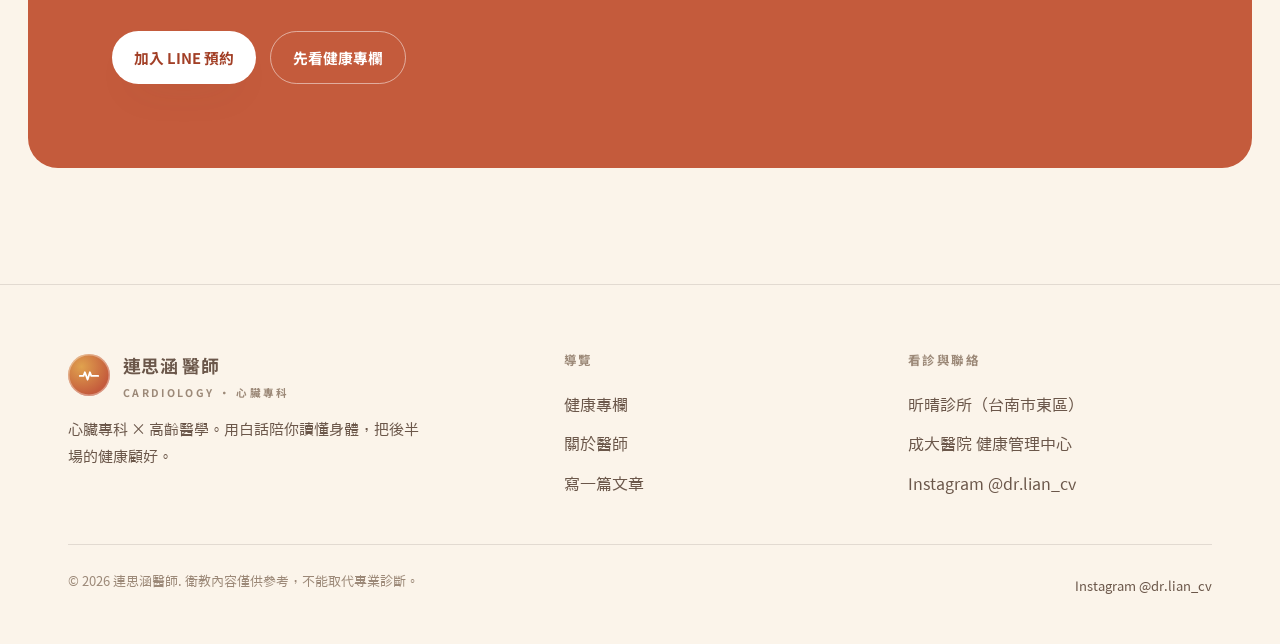
==== commit 08b4b704: "拿掉「暖陽診療室」、衛教文章改名健康專欄、新增生活系列分類 - footer 右下「暖陽診療室」改為 IG 連結，CSS 註解一併清除 - 全站「衛教文章」一律改為「健康專欄」（含 nav/標題/CT" ====
--- a/index.html
+++ b/index.html
@@ -21,7 +21,7 @@
     </a>
     <nav class="nav">
       <a href="index.html">首頁</a>
-      <a href="articles.html">衛教文章</a>
+      <a href="articles.html">健康專欄</a>
       <a href="#about">關於醫師</a>
       <a href="#contact">預約看診</a>
       <a class="btn btn-ghost" href="new.html">✎ 寫文章</a>
@@ -41,7 +41,7 @@
       <h1 class="reveal d1">認識你的心臟，<br><span class="em">從讀懂一張報告開始。</span></h1>
       <p class="lead reveal d2">三高、血脂、心血管——這些聽起來冰冷的數字，其實都和你的生活緊緊相連。我是連思涵，想用最白話的方式，陪你把後半場的健康，好好顧起來。</p>
       <div class="hero-cta reveal d3">
-        <a class="btn btn-primary" href="articles.html">開始閱讀衛教 →</a>
+        <a class="btn btn-primary" href="articles.html">開始閱讀健康專欄 →</a>
         <a class="btn btn-ghost" href="#about">認識連醫師</a>
       </div>
     </div>
@@ -71,7 +71,7 @@
 <section class="section wrap" id="articles">
   <div class="sec-head">
     <div>
-      <span class="kicker reveal">衛教文章</span>
+      <span class="kicker reveal">健康專欄</span>
       <h2 class="reveal d1">把醫學，<span class="em">說成生活的語言</span></h2>
     </div>
     <p class="reveal d2">從「血管內賊」系列到健康老化，每一篇都用最白話的比喻，帶你讀懂自己的身體。</p>
@@ -113,7 +113,7 @@
       <p>想了解自己的三高、心血管或健康老化狀況，歡迎透過 LINE 預約看診或諮詢，我會親自為你說明。</p>
       <div class="hero-cta">
         <a class="btn btn-primary" href="#" onclick="toast('範例：請接上真實 LINE 連結');return false;">加入 LINE 預約</a>
-        <a class="btn btn-ghost" style="border-color:rgba(255,255,255,.5);color:#fff" href="articles.html">先看衛教文章</a>
+        <a class="btn btn-ghost" style="border-color:rgba(255,255,255,.5);color:#fff" href="articles.html">先看健康專欄</a>
       </div>
     </div>
   </div>
@@ -132,7 +132,7 @@
       </div>
       <div>
         <h4>導覽</h4>
-        <a href="articles.html">衛教文章</a>
+        <a href="articles.html">健康專欄</a>
         <a href="#about">關於醫師</a>
         <a href="new.html">寫一篇文章</a>
       </div>
@@ -145,7 +145,7 @@
     </div>
     <div class="foot-bottom">
       <span>© 2026 連思涵醫師. 衛教內容僅供參考，不能取代專業診斷。</span>
-      <span>Designed with warmth · 暖陽診療室</span>
+      <span><a href="https://instagram.com/dr.lian_cv" target="_blank" rel="noopener">Instagram @dr.lian_cv</a></span>
     </div>
   </div>
 </footer>
--- a/assets/css/style.css
+++ b/assets/css/style.css
@@ -1,5 +1,5 @@
 /* =========================================================
-   連思涵醫師 · 暖陽診療室 Editorial Clinic
+   連思涵醫師 · Editorial Clinic
    Warm editorial aesthetic — terracotta / honey / paper
    ========================================================= */
 
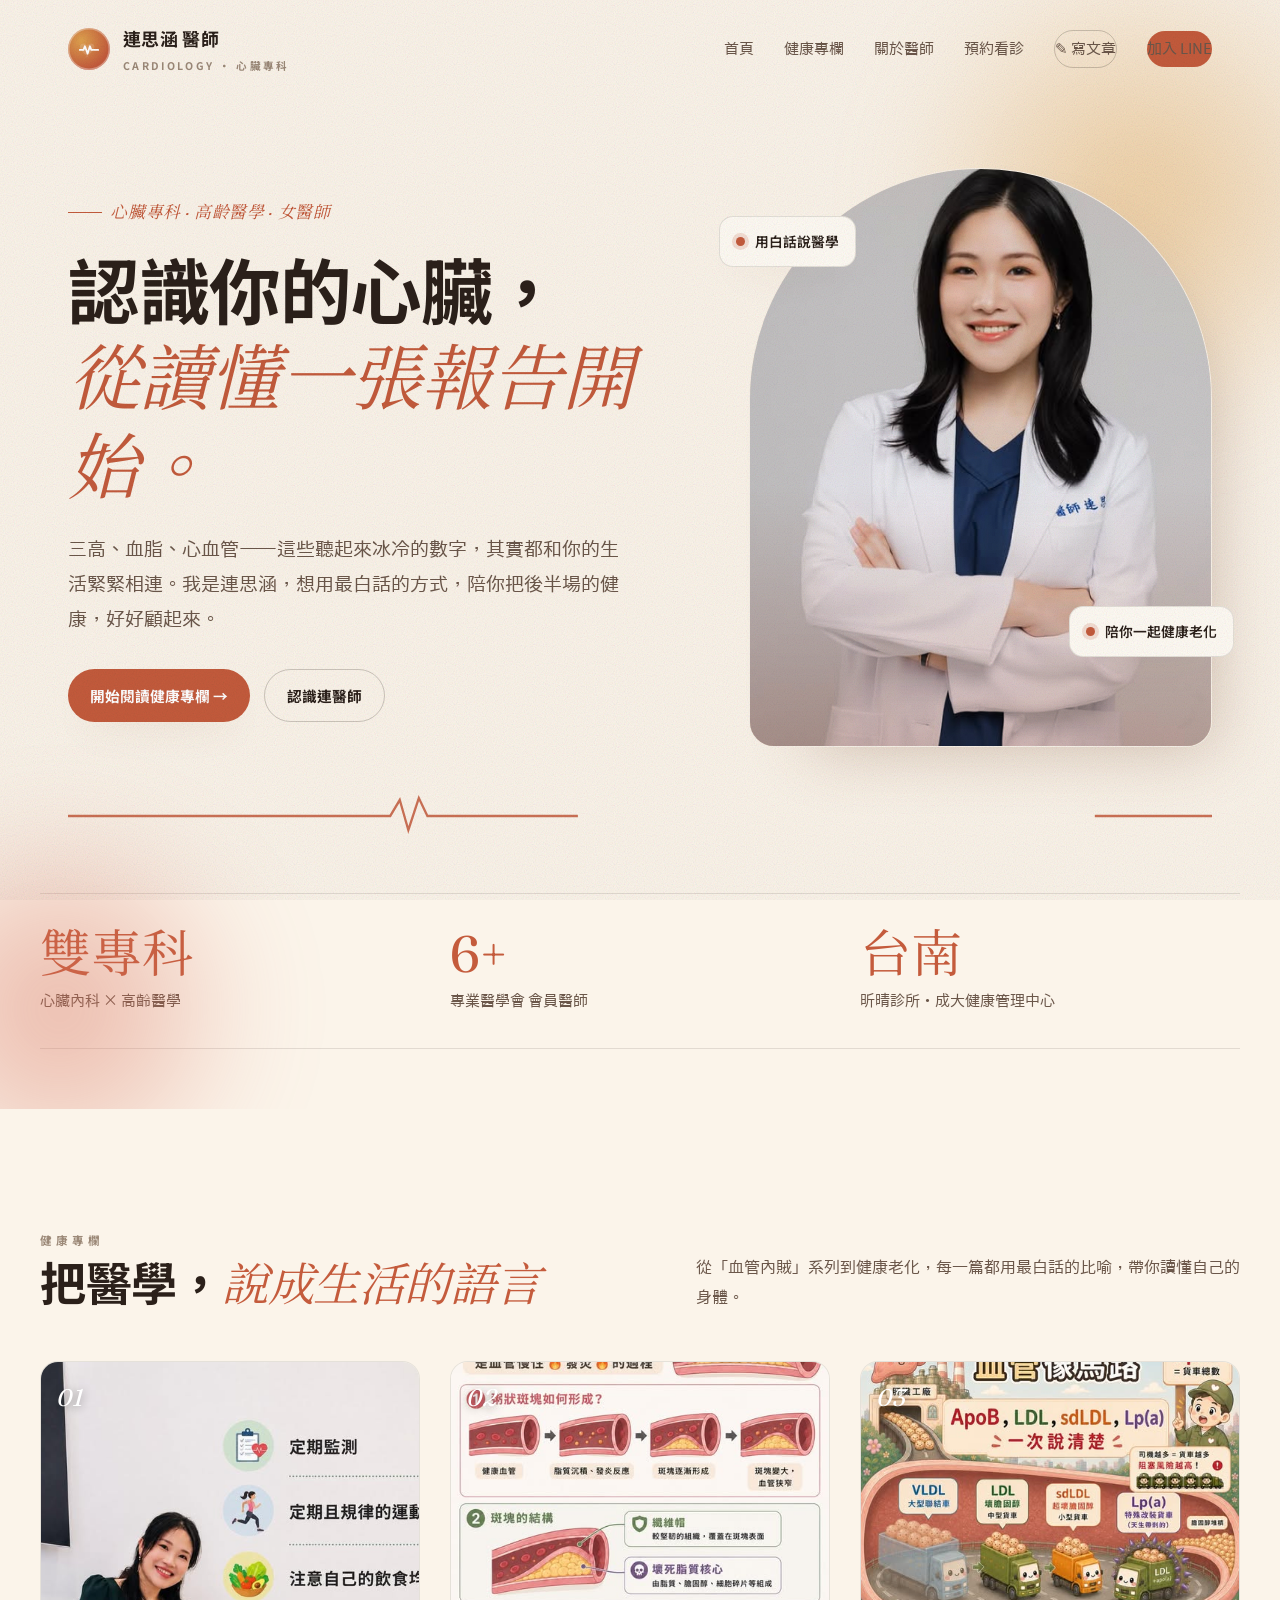
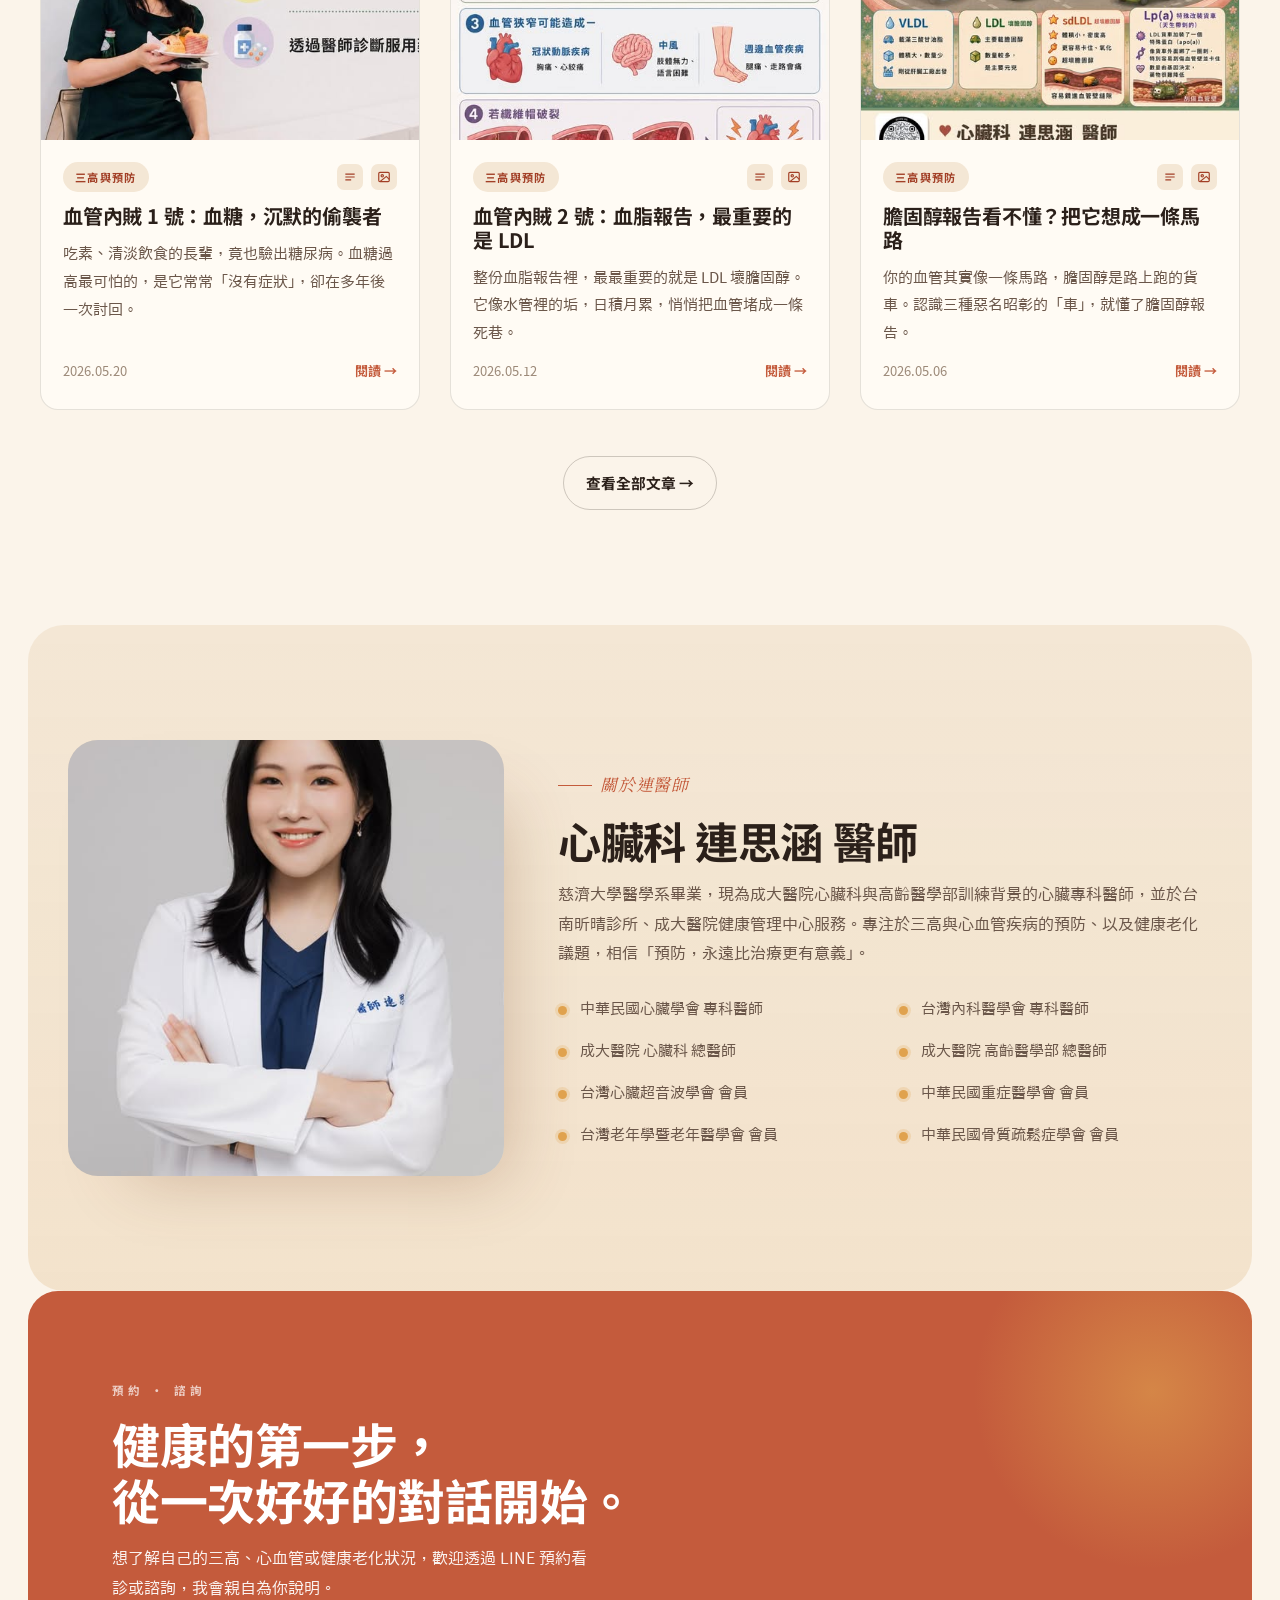
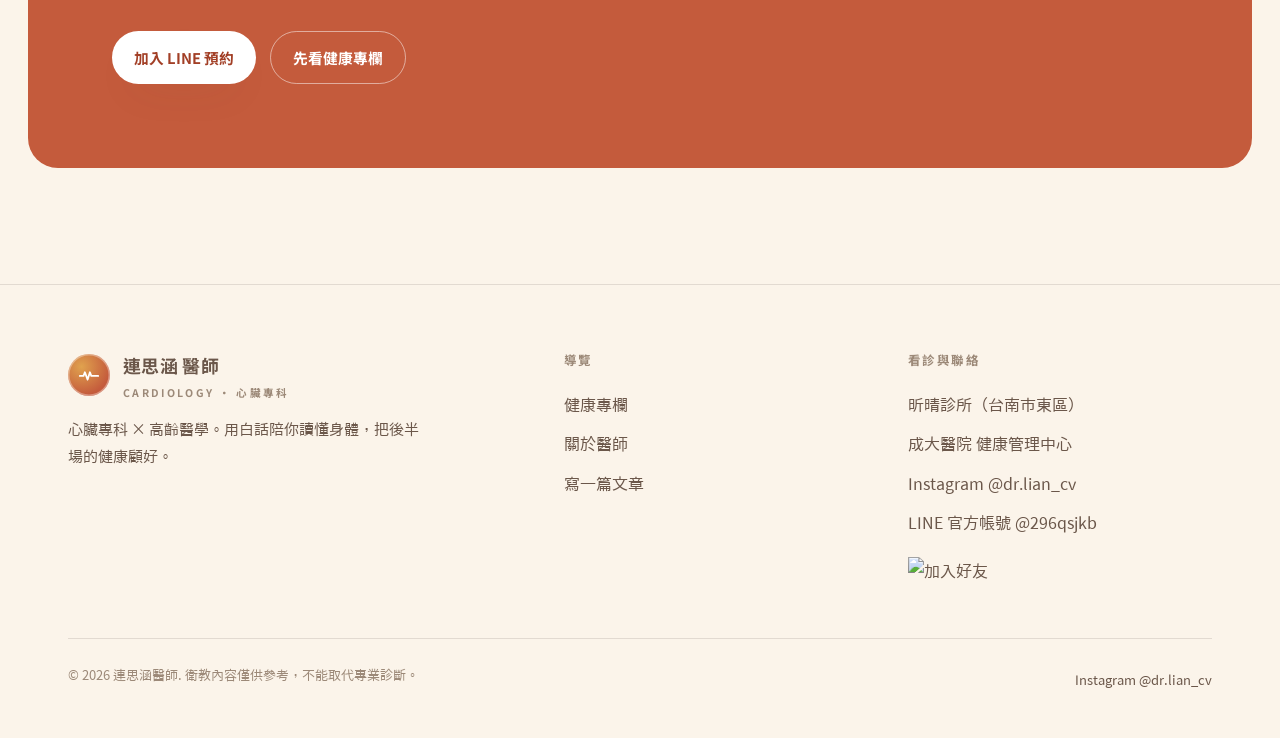
==== commit df6cc586: "Connect real LINE official account links and add-friend button - Replace placeholder LINE CTAs with " ====
--- a/index.html
+++ b/index.html
@@ -25,7 +25,7 @@
       <a href="#about">關於醫師</a>
       <a href="#contact">預約看診</a>
       <a class="btn btn-ghost" href="new.html">✎ 寫文章</a>
-      <a class="btn btn-primary" href="#contact">加入 LINE</a>
+      <a class="btn btn-primary" href="https://lin.ee/QcqhgyVC" target="_blank" rel="noopener">加入 LINE</a>
     </nav>
     <button class="nav-toggle" aria-label="選單">☰</button>
   </div>
@@ -112,7 +112,7 @@
       <h2 style="margin-top:10px">健康的第一步，<br>從一次好好的對話開始。</h2>
       <p>想了解自己的三高、心血管或健康老化狀況，歡迎透過 LINE 預約看診或諮詢，我會親自為你說明。</p>
       <div class="hero-cta">
-        <a class="btn btn-primary" href="#" onclick="toast('範例：請接上真實 LINE 連結');return false;">加入 LINE 預約</a>
+        <a class="btn btn-primary" href="https://lin.ee/QcqhgyVC" target="_blank" rel="noopener">加入 LINE 預約</a>
         <a class="btn btn-ghost" style="border-color:rgba(255,255,255,.5);color:#fff" href="articles.html">先看健康專欄</a>
       </div>
     </div>
@@ -141,6 +141,8 @@
         <a href="#">昕晴診所（台南市東區）</a>
         <a href="#">成大醫院 健康管理中心</a>
         <a href="https://instagram.com/dr.lian_cv" target="_blank" rel="noopener">Instagram @dr.lian_cv</a>
+        <a href="https://lin.ee/QcqhgyVC" target="_blank" rel="noopener">LINE 官方帳號 @296qsjkb</a>
+        <a class="line-add" href="https://lin.ee/QcqhgyVC" target="_blank" rel="noopener"><img src="https://scdn.line-apps.com/n/line_add_friends/btn/zh-Hant.png" alt="加入好友" height="36"></a>
       </div>
     </div>
     <div class="foot-bottom">
--- a/assets/css/style.css
+++ b/assets/css/style.css
@@ -227,6 +227,9 @@
 .foot h4{font-size:.78rem;letter-spacing:.2em;text-transform:uppercase;color:var(--ink-faint);margin-bottom:14px}
 .foot a{display:block;padding:5px 0;color:var(--ink-soft);transition:color .2s}
 .foot a:hover{color:var(--clay)}
+.foot .line-add{margin-top:8px}
+.foot .line-add img{height:36px;width:auto;transition:transform .25s}
+.foot .line-add:hover img{transform:translateY(-2px)}
 .foot-bottom{display:flex;justify-content:space-between;flex-wrap:wrap;gap:12px;
   padding-top:24px;border-top:1px solid var(--line);font-size:.84rem;color:var(--ink-faint)}
 
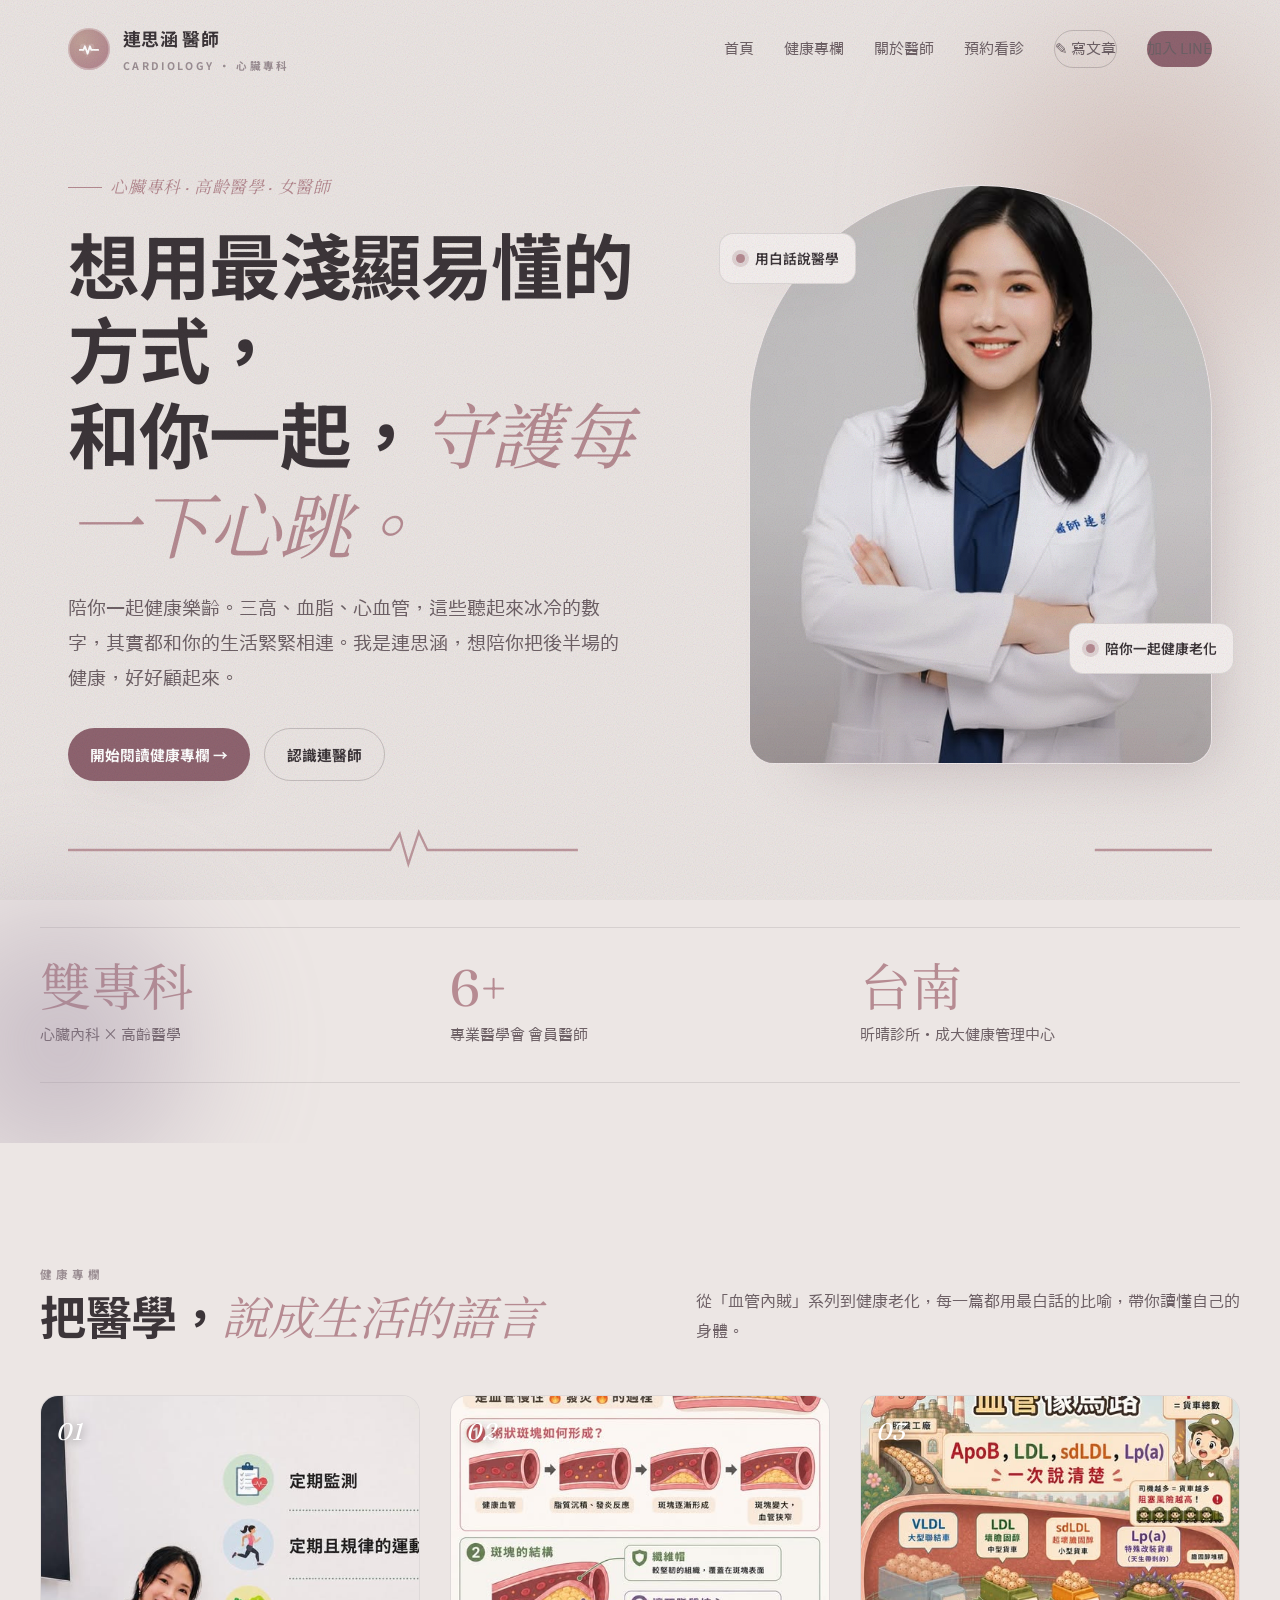
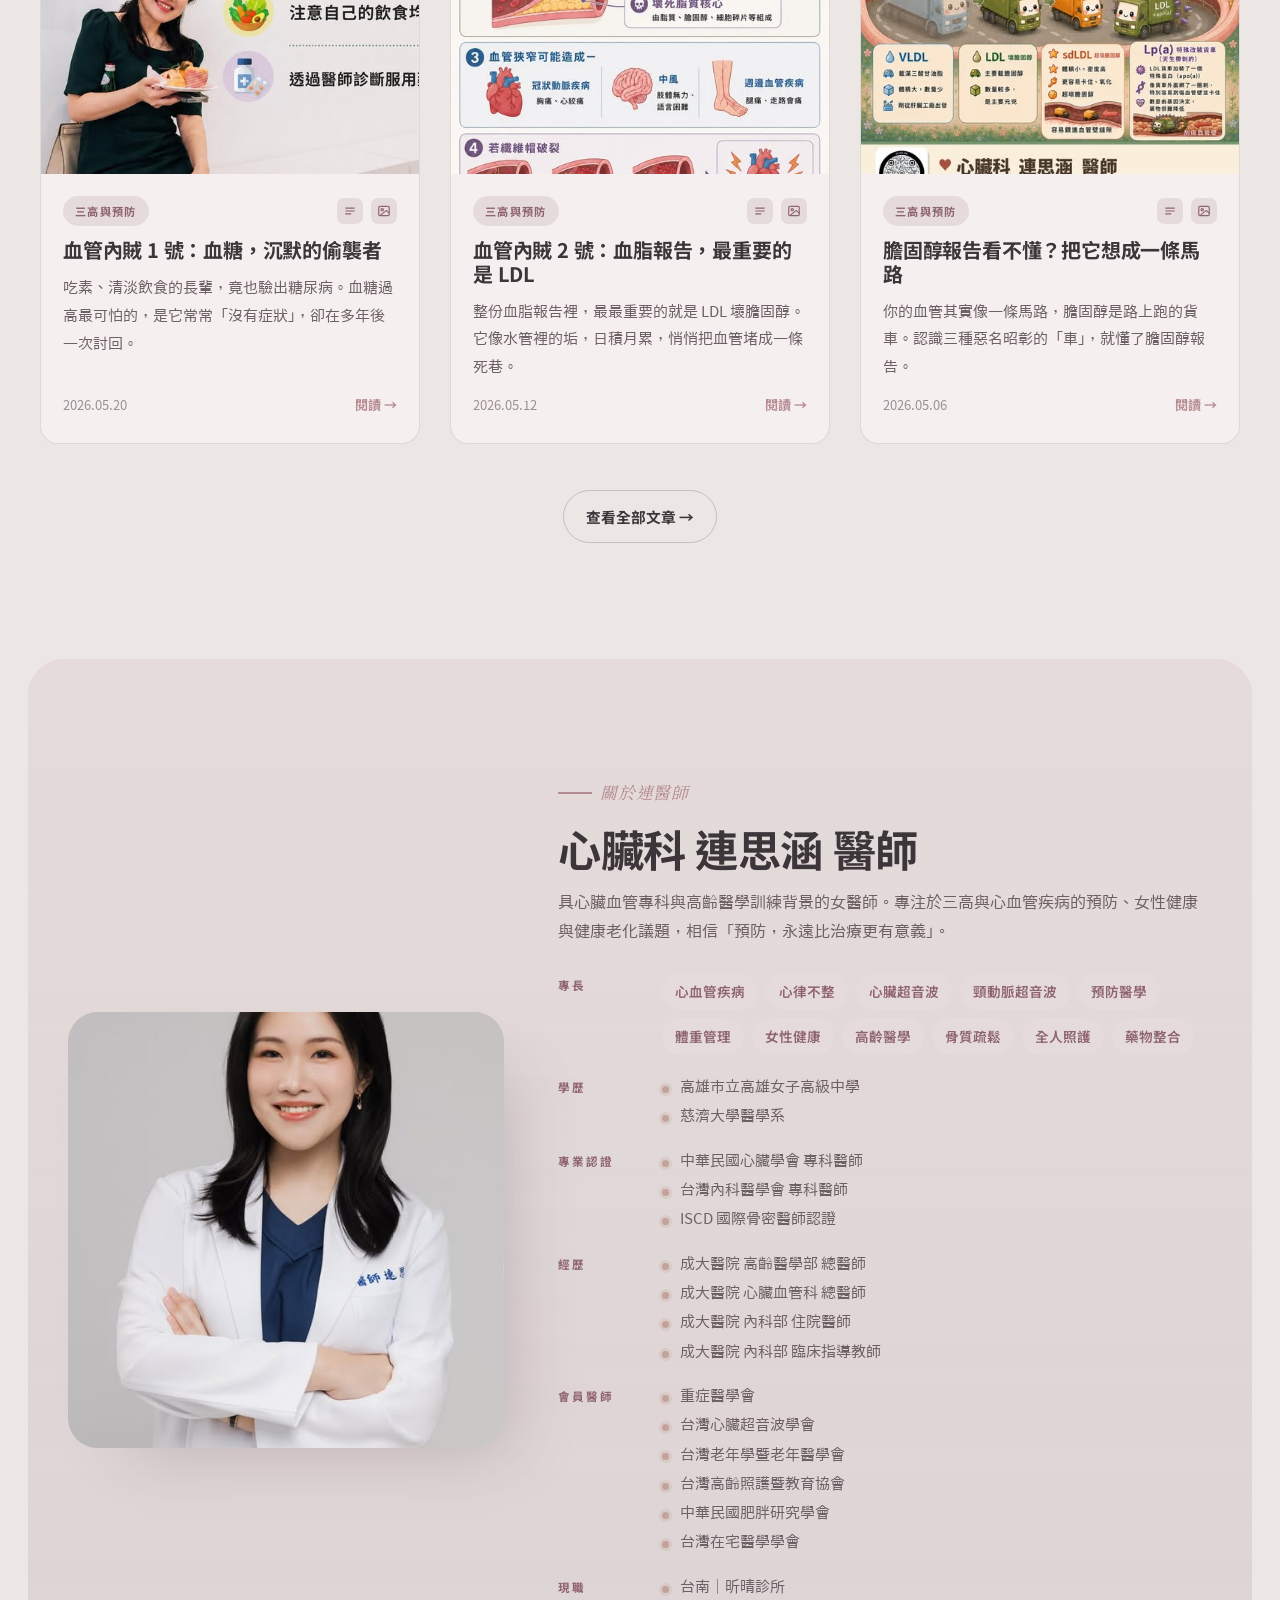
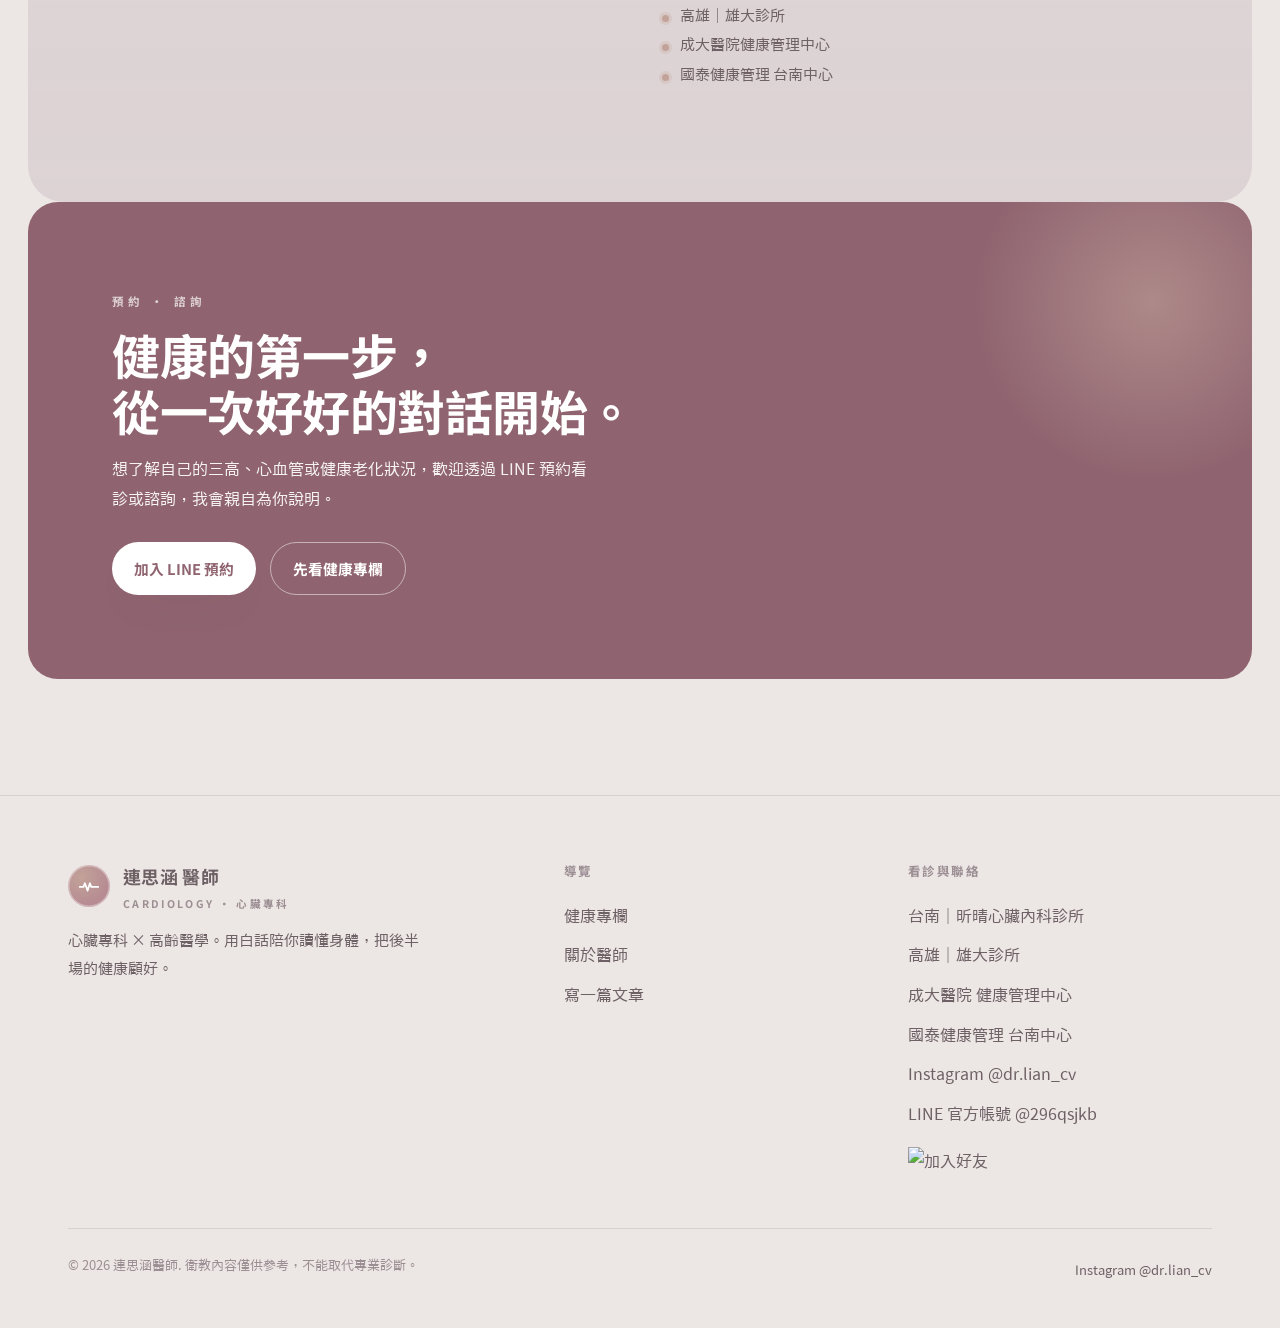
==== commit c81bb323: "Restyle site with Morandi palette and restructure doctor profile - Apply dusty rose / mauve Morandi " ====
--- a/index.html
+++ b/index.html
@@ -38,8 +38,8 @@
   <div class="wrap hero-grid">
     <div class="hero-copy">
       <span class="eyebrow reveal">心臟專科 · 高齡醫學 · 女醫師</span>
-      <h1 class="reveal d1">認識你的心臟，<br><span class="em">從讀懂一張報告開始。</span></h1>
-      <p class="lead reveal d2">三高、血脂、心血管——這些聽起來冰冷的數字，其實都和你的生活緊緊相連。我是連思涵，想用最白話的方式，陪你把後半場的健康，好好顧起來。</p>
+      <h1 class="reveal d1">想用最淺顯易懂的方式，<br>和你一起，<span class="em">守護每一下心跳。</span></h1>
+      <p class="lead reveal d2">陪你一起健康樂齡。三高、血脂、心血管，這些聽起來冰冷的數字，其實都和你的生活緊緊相連。我是連思涵，想陪你把後半場的健康，好好顧起來。</p>
       <div class="hero-cta reveal d3">
         <a class="btn btn-primary" href="articles.html">開始閱讀健康專欄 →</a>
         <a class="btn btn-ghost" href="#about">認識連醫師</a>
@@ -89,17 +89,59 @@
     <div class="reveal d1">
       <span class="eyebrow">關於連醫師</span>
       <h2 style="font-size:clamp(1.9rem,3.4vw,2.7rem);margin:14px 0">心臟科 連思涵 醫師</h2>
-      <p style="color:var(--ink-soft)">慈濟大學醫學系畢業，現為成大醫院心臟科與高齡醫學部訓練背景的心臟專科醫師，並於台南昕晴診所、成大醫院健康管理中心服務。專注於三高與心血管疾病的預防、以及健康老化議題，相信「預防，永遠比治療更有意義」。</p>
-      <ul class="creds">
-        <li>中華民國心臟學會 專科醫師</li>
-        <li>台灣內科醫學會 專科醫師</li>
-        <li>成大醫院 心臟科 總醫師</li>
-        <li>成大醫院 高齡醫學部 總醫師</li>
-        <li>台灣心臟超音波學會 會員</li>
-        <li>中華民國重症醫學會 會員</li>
-        <li>台灣老年學暨老年醫學會 會員</li>
-        <li>中華民國骨質疏鬆症學會 會員</li>
-      </ul>
+      <p style="color:var(--ink-soft)">具心臟血管專科與高齡醫學訓練背景的女醫師。專注於三高與心血管疾病的預防、女性健康與健康老化議題，相信「預防，永遠比治療更有意義」。</p>
+      <div class="cred-groups">
+        <div class="cred-group">
+          <div class="cg-label">專長</div>
+          <div class="cred-chips">
+            <span>心血管疾病</span><span>心律不整</span><span>心臟超音波</span><span>頸動脈超音波</span><span>預防醫學</span><span>體重管理</span><span>女性健康</span><span>高齡醫學</span><span>骨質疏鬆</span><span>全人照護</span><span>藥物整合</span>
+          </div>
+        </div>
+        <div class="cred-group">
+          <div class="cg-label">學歷</div>
+          <ul>
+            <li>高雄市立高雄女子高級中學</li>
+            <li>慈濟大學醫學系</li>
+          </ul>
+        </div>
+        <div class="cred-group">
+          <div class="cg-label">專業認證</div>
+          <ul>
+            <li>中華民國心臟學會 專科醫師</li>
+            <li>台灣內科醫學會 專科醫師</li>
+            <li>ISCD 國際骨密醫師認證</li>
+          </ul>
+        </div>
+        <div class="cred-group">
+          <div class="cg-label">經歷</div>
+          <ul>
+            <li>成大醫院 高齡醫學部 總醫師</li>
+            <li>成大醫院 心臟血管科 總醫師</li>
+            <li>成大醫院 內科部 住院醫師</li>
+            <li>成大醫院 內科部 臨床指導教師</li>
+          </ul>
+        </div>
+        <div class="cred-group">
+          <div class="cg-label">會員醫師</div>
+          <ul>
+            <li>重症醫學會</li>
+            <li>台灣心臟超音波學會</li>
+            <li>台灣老年學暨老年醫學會</li>
+            <li>台灣高齡照護暨教育協會</li>
+            <li>中華民國肥胖研究學會</li>
+            <li>台灣在宅醫學學會</li>
+          </ul>
+        </div>
+        <div class="cred-group">
+          <div class="cg-label">現職</div>
+          <ul>
+            <li>台南｜昕晴診所</li>
+            <li>高雄｜雄大診所</li>
+            <li>成大醫院健康管理中心</li>
+            <li>國泰健康管理 台南中心</li>
+          </ul>
+        </div>
+      </div>
     </div>
   </div>
 </section>
@@ -138,8 +180,10 @@
       </div>
       <div>
         <h4>看診與聯絡</h4>
-        <a href="#">昕晴診所（台南市東區）</a>
+        <a href="https://www.facebook.com/p/%E6%98%95%E6%99%B4%E5%BF%83%E8%87%9F%E5%85%A7%E7%A7%91%E8%A8%BA%E6%89%80-61579081171973/" target="_blank" rel="noopener">台南｜昕晴心臟內科診所</a>
+        <a href="http://www.syongda.tw/" target="_blank" rel="noopener">高雄｜雄大診所</a>
         <a href="#">成大醫院 健康管理中心</a>
+        <a href="#">國泰健康管理 台南中心</a>
         <a href="https://instagram.com/dr.lian_cv" target="_blank" rel="noopener">Instagram @dr.lian_cv</a>
         <a href="https://lin.ee/QcqhgyVC" target="_blank" rel="noopener">LINE 官方帳號 @296qsjkb</a>
         <a class="line-add" href="https://lin.ee/QcqhgyVC" target="_blank" rel="noopener"><img src="https://scdn.line-apps.com/n/line_add_friends/btn/zh-Hant.png" alt="加入好友" height="36"></a>
--- a/assets/css/style.css
+++ b/assets/css/style.css
@@ -19,22 +19,22 @@
 }
 
 :root{
-  /* warm palette */
-  --paper:#FBF4EA;
-  --paper-2:#F4E7D5;
-  --paper-3:#EFDDC6;
-  --card:#FFFBF4;
-  --ink:#2B201A;
-  --ink-soft:#6B574A;
-  --ink-faint:#9C8978;
-  --clay:#C45B3C;
-  --clay-deep:#A23F26;
-  --honey:#E0A24E;
-  --rose:#D9735E;
-  --line:rgba(43,32,26,.12);
-  --line-strong:rgba(43,32,26,.22);
-  --shadow:32px 32px 64px -32px rgba(120,68,40,.30);
-  --shadow-sm:0 18px 40px -24px rgba(120,68,40,.45);
+  /* Morandi · dusty rose & mauve palette */
+  --paper:#ECE6E4;
+  --paper-2:#E4DBDA;
+  --paper-3:#D7CACB;
+  --card:#F5F0EF;
+  --ink:#3C3539;
+  --ink-soft:#6E6166;
+  --ink-faint:#9C8F94;
+  --clay:#B68B92;
+  --clay-deep:#8F6470;
+  --honey:#C2A299;
+  --rose:#9B8AA0;
+  --line:rgba(60,53,57,.12);
+  --line-strong:rgba(60,53,57,.22);
+  --shadow:32px 32px 64px -32px rgba(110,85,95,.30);
+  --shadow-sm:0 18px 40px -24px rgba(110,85,95,.42);
 
   --display:"Fraunces","Noto Serif TC",Georgia,serif;
   --sans:"Taipei Sans TC Beta","Noto Sans TC","PingFang TC","Microsoft JhengHei",sans-serif;
@@ -112,8 +112,8 @@
   display:inline-flex;align-items:center;gap:.55em;font-weight:700;font-size:.92rem;
   padding:12px 22px;border-radius:999px;transition:transform .25s, box-shadow .25s, background .25s;
 }
-.btn-primary{background:var(--clay);color:#fff;box-shadow:var(--shadow-sm)}
-.btn-primary:hover{transform:translateY(-2px);background:var(--clay-deep)}
+.btn-primary{background:var(--clay-deep);color:#fff;box-shadow:var(--shadow-sm)}
+.btn-primary:hover{transform:translateY(-2px);background:#7A5360}
 .btn-ghost{border:1.5px solid var(--line-strong);color:var(--ink)}
 .btn-ghost:hover{border-color:var(--clay);color:var(--clay)}
 .nav-toggle{display:none;font-size:1.5rem;color:var(--ink)}
@@ -142,13 +142,13 @@
 }
 .portrait img{width:100%;height:100%;object-fit:cover;filter:saturate(1.02) contrast(1.02)}
 .portrait::after{content:"";position:absolute;inset:0;
-  background:linear-gradient(180deg,transparent 55%,rgba(164,63,38,.28));mix-blend-mode:multiply}
+  background:linear-gradient(180deg,transparent 55%,rgba(124,99,108,.30));mix-blend-mode:multiply}
 .float-chip{
   position:absolute;background:var(--card);border:1px solid var(--line);
   border-radius:14px;padding:12px 16px;box-shadow:var(--shadow-sm);
   display:flex;align-items:center;gap:10px;font-size:.86rem;font-weight:600;
 }
-.float-chip .dot{width:9px;height:9px;border-radius:50%;background:var(--clay);box-shadow:0 0 0 4px rgba(196,91,60,.18)}
+.float-chip .dot{width:9px;height:9px;border-radius:50%;background:var(--clay);box-shadow:0 0 0 4px rgba(143,100,112,.20)}
 .float-chip.c1{left:-30px;top:48px;animation:floaty 6s ease-in-out infinite}
 .float-chip.c2{right:-22px;bottom:90px;animation:floaty 6s ease-in-out infinite .8s}
 @keyframes floaty{50%{transform:translateY(-12px)}}
@@ -201,18 +201,24 @@
 
 /* ---------- about ---------- */
 .about{background:
-  linear-gradient(180deg,transparent,rgba(224,162,78,.07)),var(--paper-2);
+  linear-gradient(180deg,transparent,rgba(155,138,160,.10)),var(--paper-2);
   border-radius:36px;margin:0 28px;}
 .about-grid{display:grid;grid-template-columns:.8fr 1.2fr;gap:54px;align-items:center}
 .about-portrait{aspect-ratio:1/1;border-radius:30px;overflow:hidden;box-shadow:var(--shadow);background:var(--paper-3)}
 .about-portrait img{width:100%;height:100%;object-fit:cover}
-.creds{display:grid;grid-template-columns:1fr 1fr;gap:14px 28px;margin-top:26px}
-.creds li{list-style:none;padding-left:22px;position:relative;color:var(--ink-soft);font-size:.95rem}
-.creds li::before{content:"";position:absolute;left:0;top:.7em;width:9px;height:9px;border-radius:50%;
-  background:var(--honey);box-shadow:0 0 0 3px rgba(224,162,78,.22)}
+.cred-groups{display:flex;flex-direction:column;gap:20px;margin-top:26px}
+.cred-group{display:grid;grid-template-columns:84px 1fr;gap:20px;align-items:start}
+.cred-group .cg-label{font-size:.72rem;letter-spacing:.16em;color:var(--clay-deep);font-weight:700;padding-top:4px;line-height:1.5}
+.cred-group ul{list-style:none;display:flex;flex-direction:column;gap:5px}
+.cred-group li{position:relative;padding-left:18px;color:var(--ink-soft);font-size:.95rem;line-height:1.6}
+.cred-group li::before{content:"";position:absolute;left:0;top:.72em;width:7px;height:7px;border-radius:50%;
+  background:var(--honey);box-shadow:0 0 0 3px rgba(194,162,153,.25)}
+.cred-chips{display:flex;flex-wrap:wrap;gap:8px}
+.cred-chips span{background:var(--paper-2);color:var(--clay-deep);border-radius:999px;padding:6px 13px;font-size:.85rem;font-weight:600}
+@media(max-width:560px){.cred-group{grid-template-columns:1fr;gap:8px}}
 
 /* ---------- CTA band ---------- */
-.cta{position:relative;overflow:hidden;background:var(--clay);color:#fff;border-radius:30px;margin:0 28px;
+.cta{position:relative;overflow:hidden;background:var(--clay-deep);color:#fff;border-radius:30px;margin:0 28px;
   padding:clamp(48px,7vw,84px)}
 .cta::before{content:"";position:absolute;right:-80px;top:-80px;width:360px;height:360px;border-radius:50%;
   background:radial-gradient(circle,var(--honey),transparent 70%);opacity:.6}
@@ -247,11 +253,11 @@
 .article-cover img{width:100%;height:100%;object-fit:cover}
 .prose{max-width:760px;margin:0 auto;font-size:1.12rem}
 .prose>*{margin:0 auto}
-.prose p{margin:1.3em 0;color:#3a2c24}
+.prose p{margin:1.3em 0;color:#463F44}
 .prose h2{font-size:1.7rem;margin:1.8em 0 .6em;color:var(--ink)}
 .prose h2::before{content:"";display:block;width:40px;height:3px;background:var(--clay);margin-bottom:.5em;border-radius:2px}
 .prose ul{margin:1.2em 0;padding-left:0;list-style:none}
-.prose ul li{position:relative;padding-left:30px;margin:.6em 0;color:#3a2c24}
+.prose ul li{position:relative;padding-left:30px;margin:.6em 0;color:#463F44}
 .prose ul li::before{content:"";position:absolute;left:6px;top:.72em;width:8px;height:8px;border-radius:50%;background:var(--honey)}
 .prose figure{margin:2em 0}
 .prose figure img{border-radius:18px;box-shadow:var(--shadow-sm);width:100%}
@@ -294,7 +300,7 @@
 /* filter pills */
 .filters{display:flex;gap:10px;flex-wrap:wrap;margin:34px 0 6px}
 .pill{padding:9px 18px;border-radius:999px;border:1.5px solid var(--line-strong);font-size:.9rem;font-weight:600;color:var(--ink-soft);transition:.25s}
-.pill.active,.pill:hover{background:var(--clay);border-color:var(--clay);color:#fff}
+.pill.active,.pill:hover{background:var(--clay-deep);border-color:var(--clay-deep);color:#fff}
 
 /* ---------- responsive ---------- */
 @media(max-width:900px){
@@ -312,7 +318,6 @@
 @media(max-width:560px){
   .stats{grid-template-columns:1fr;gap:18px}
   .cards{grid-template-columns:1fr}
-  .creds{grid-template-columns:1fr}
   .foot-grid{grid-template-columns:1fr}
   .wrap{padding:0 20px}
 }
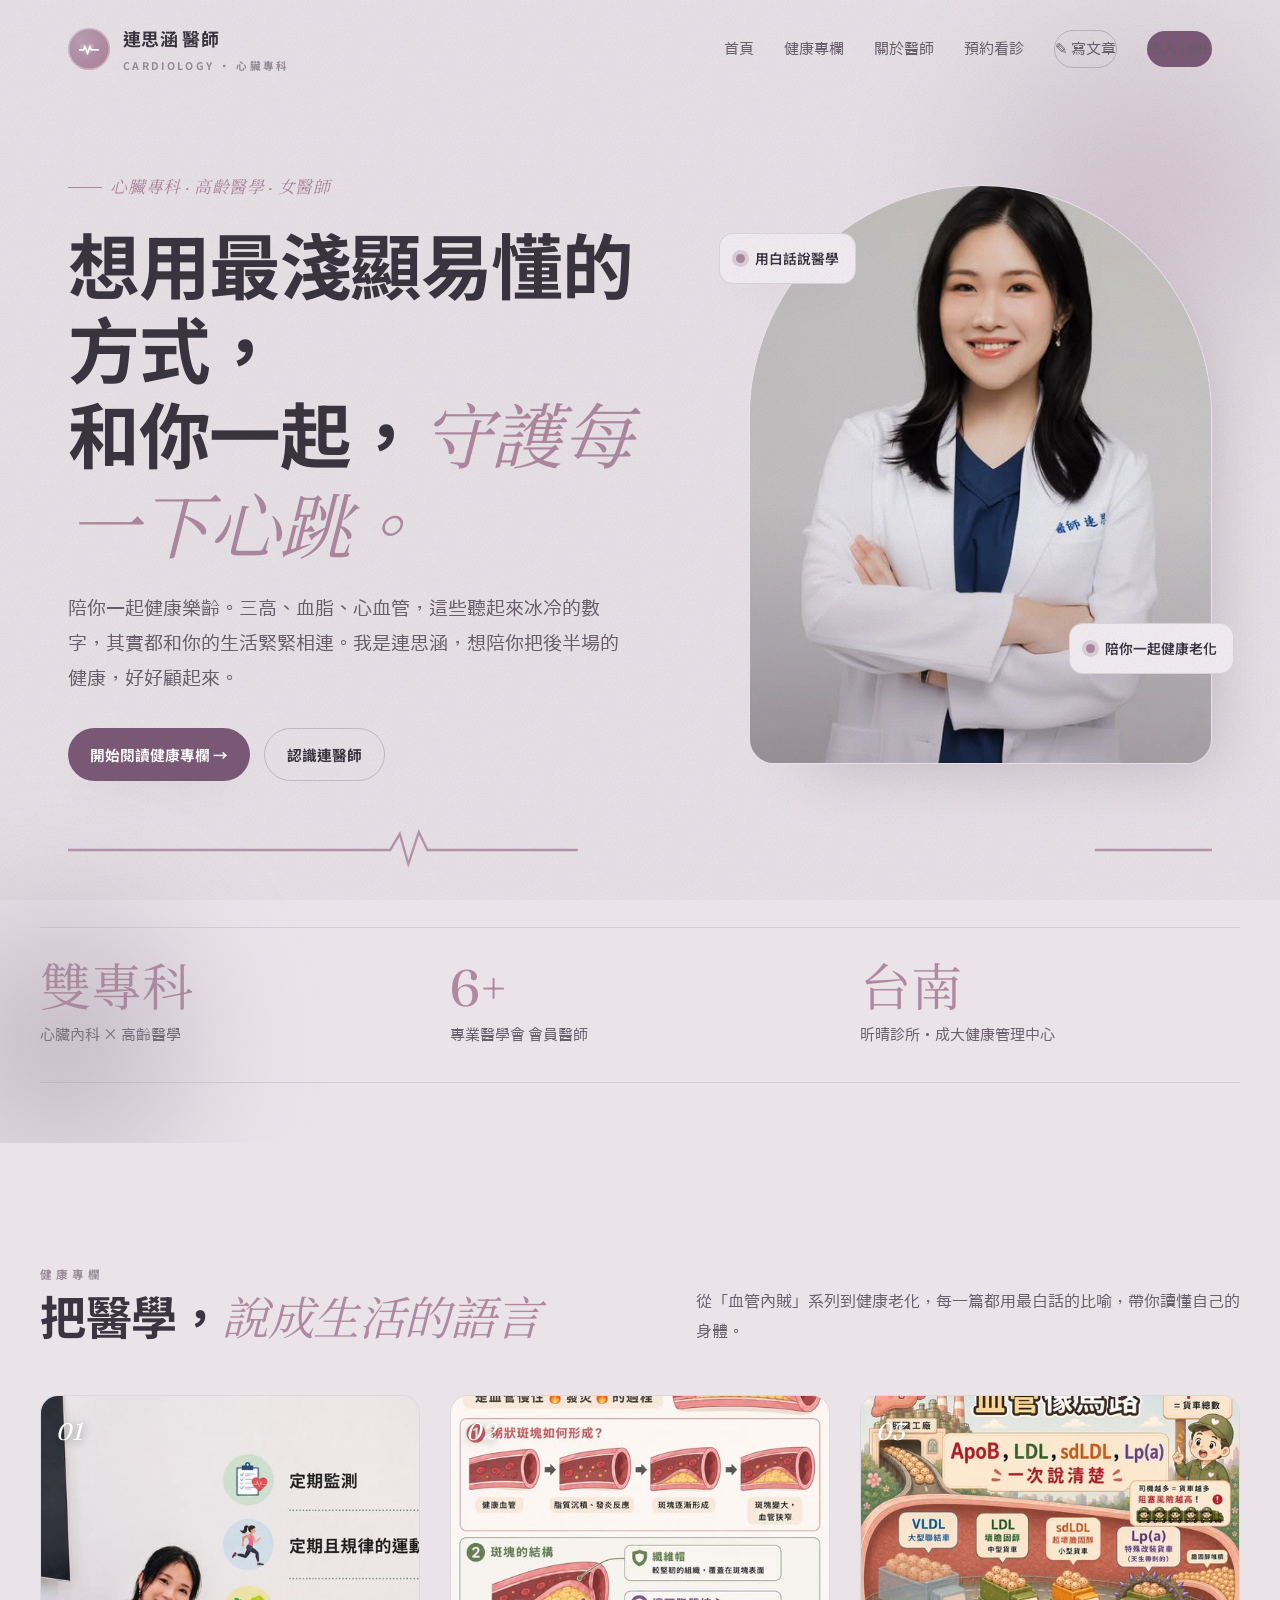
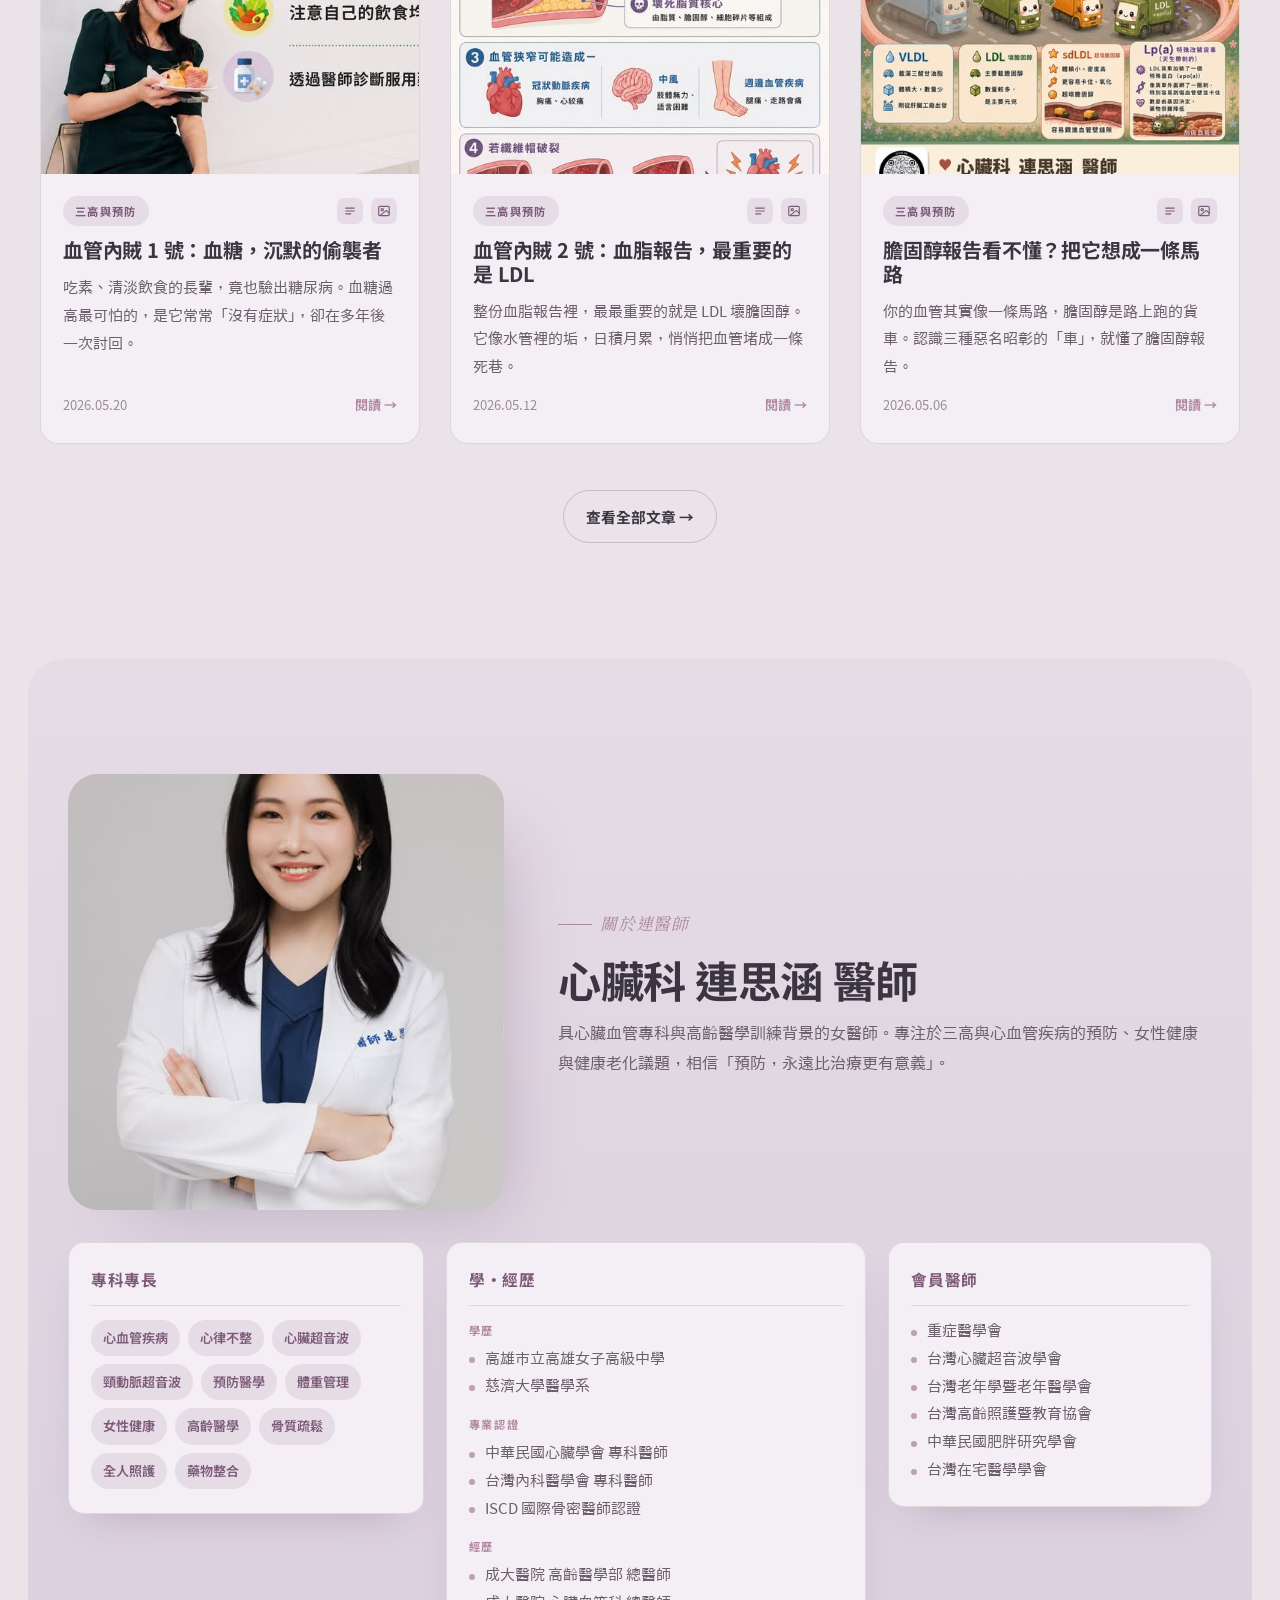
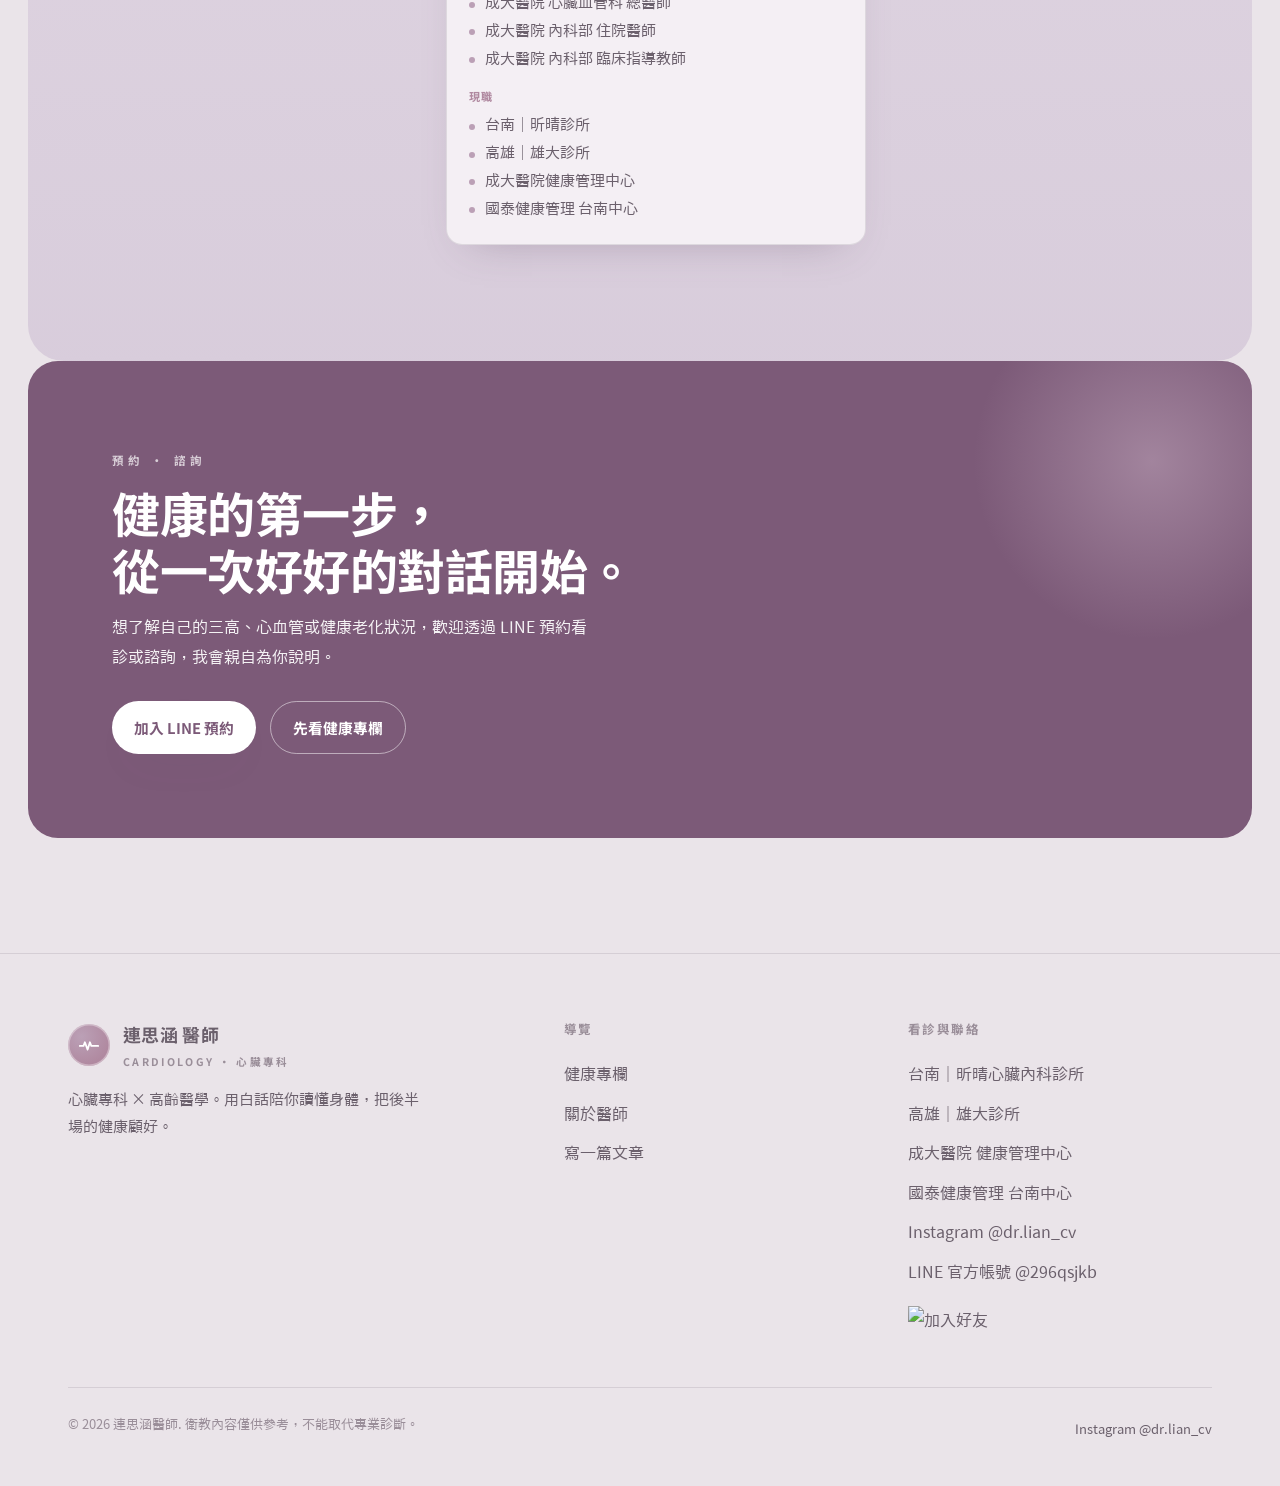
==== commit 32bf24b5: "Make About section a 3-column layout and shift palette toward mauve - Restructure doctor profile int" ====
--- a/index.html
+++ b/index.html
@@ -90,58 +90,60 @@
       <span class="eyebrow">關於連醫師</span>
       <h2 style="font-size:clamp(1.9rem,3.4vw,2.7rem);margin:14px 0">心臟科 連思涵 醫師</h2>
       <p style="color:var(--ink-soft)">具心臟血管專科與高齡醫學訓練背景的女醫師。專注於三高與心血管疾病的預防、女性健康與健康老化議題，相信「預防，永遠比治療更有意義」。</p>
-      <div class="cred-groups">
-        <div class="cred-group">
-          <div class="cg-label">專長</div>
-          <div class="cred-chips">
-            <span>心血管疾病</span><span>心律不整</span><span>心臟超音波</span><span>頸動脈超音波</span><span>預防醫學</span><span>體重管理</span><span>女性健康</span><span>高齡醫學</span><span>骨質疏鬆</span><span>全人照護</span><span>藥物整合</span>
-          </div>
+    </div>
+  </div>
+
+  <div class="wrap about-cols-wrap">
+    <div class="about-cols reveal">
+
+      <div class="ac-col">
+        <h4 class="ac-title">專科專長</h4>
+        <div class="cred-chips">
+          <span>心血管疾病</span><span>心律不整</span><span>心臟超音波</span><span>頸動脈超音波</span><span>預防醫學</span><span>體重管理</span><span>女性健康</span><span>高齡醫學</span><span>骨質疏鬆</span><span>全人照護</span><span>藥物整合</span>
         </div>
-        <div class="cred-group">
-          <div class="cg-label">學歷</div>
-          <ul>
-            <li>高雄市立高雄女子高級中學</li>
-            <li>慈濟大學醫學系</li>
-          </ul>
-        </div>
-        <div class="cred-group">
-          <div class="cg-label">專業認證</div>
-          <ul>
-            <li>中華民國心臟學會 專科醫師</li>
-            <li>台灣內科醫學會 專科醫師</li>
-            <li>ISCD 國際骨密醫師認證</li>
-          </ul>
-        </div>
-        <div class="cred-group">
-          <div class="cg-label">經歷</div>
-          <ul>
-            <li>成大醫院 高齡醫學部 總醫師</li>
-            <li>成大醫院 心臟血管科 總醫師</li>
-            <li>成大醫院 內科部 住院醫師</li>
-            <li>成大醫院 內科部 臨床指導教師</li>
-          </ul>
-        </div>
-        <div class="cred-group">
-          <div class="cg-label">會員醫師</div>
-          <ul>
-            <li>重症醫學會</li>
-            <li>台灣心臟超音波學會</li>
-            <li>台灣老年學暨老年醫學會</li>
-            <li>台灣高齡照護暨教育協會</li>
-            <li>中華民國肥胖研究學會</li>
-            <li>台灣在宅醫學學會</li>
-          </ul>
-        </div>
-        <div class="cred-group">
-          <div class="cg-label">現職</div>
-          <ul>
-            <li>台南｜昕晴診所</li>
-            <li>高雄｜雄大診所</li>
-            <li>成大醫院健康管理中心</li>
-            <li>國泰健康管理 台南中心</li>
-          </ul>
-        </div>
-      </div>
+      </div>
+
+      <div class="ac-col">
+        <h4 class="ac-title">學・經歷</h4>
+        <div class="ac-sub">學歷</div>
+        <ul>
+          <li>高雄市立高雄女子高級中學</li>
+          <li>慈濟大學醫學系</li>
+        </ul>
+        <div class="ac-sub">專業認證</div>
+        <ul>
+          <li>中華民國心臟學會 專科醫師</li>
+          <li>台灣內科醫學會 專科醫師</li>
+          <li>ISCD 國際骨密醫師認證</li>
+        </ul>
+        <div class="ac-sub">經歷</div>
+        <ul>
+          <li>成大醫院 高齡醫學部 總醫師</li>
+          <li>成大醫院 心臟血管科 總醫師</li>
+          <li>成大醫院 內科部 住院醫師</li>
+          <li>成大醫院 內科部 臨床指導教師</li>
+        </ul>
+        <div class="ac-sub">現職</div>
+        <ul>
+          <li>台南｜昕晴診所</li>
+          <li>高雄｜雄大診所</li>
+          <li>成大醫院健康管理中心</li>
+          <li>國泰健康管理 台南中心</li>
+        </ul>
+      </div>
+
+      <div class="ac-col">
+        <h4 class="ac-title">會員醫師</h4>
+        <ul>
+          <li>重症醫學會</li>
+          <li>台灣心臟超音波學會</li>
+          <li>台灣老年學暨老年醫學會</li>
+          <li>台灣高齡照護暨教育協會</li>
+          <li>中華民國肥胖研究學會</li>
+          <li>台灣在宅醫學學會</li>
+        </ul>
+      </div>
+
     </div>
   </div>
 </section>
--- a/assets/css/style.css
+++ b/assets/css/style.css
@@ -19,22 +19,22 @@
 }
 
 :root{
-  /* Morandi · dusty rose & mauve palette */
-  --paper:#ECE6E4;
-  --paper-2:#E4DBDA;
-  --paper-3:#D7CACB;
-  --card:#F5F0EF;
-  --ink:#3C3539;
-  --ink-soft:#6E6166;
-  --ink-faint:#9C8F94;
-  --clay:#B68B92;
-  --clay-deep:#8F6470;
-  --honey:#C2A299;
+  /* Morandi · soft mauve palette */
+  --paper:#EAE4E9;
+  --paper-2:#E5DCE6;
+  --paper-3:#D5C9D5;
+  --card:#F4EFF4;
+  --ink:#3A3540;
+  --ink-soft:#6B606C;
+  --ink-faint:#9A8E99;
+  --clay:#B089A0;
+  --clay-deep:#7C5A78;
+  --honey:#BBA0B6;
   --rose:#9B8AA0;
-  --line:rgba(60,53,57,.12);
-  --line-strong:rgba(60,53,57,.22);
-  --shadow:32px 32px 64px -32px rgba(110,85,95,.30);
-  --shadow-sm:0 18px 40px -24px rgba(110,85,95,.42);
+  --line:rgba(58,53,64,.12);
+  --line-strong:rgba(58,53,64,.22);
+  --shadow:32px 32px 64px -32px rgba(105,85,110,.30);
+  --shadow-sm:0 18px 40px -24px rgba(105,85,110,.42);
 
   --display:"Fraunces","Noto Serif TC",Georgia,serif;
   --sans:"Taipei Sans TC Beta","Noto Sans TC","PingFang TC","Microsoft JhengHei",sans-serif;
@@ -113,7 +113,7 @@
   padding:12px 22px;border-radius:999px;transition:transform .25s, box-shadow .25s, background .25s;
 }
 .btn-primary{background:var(--clay-deep);color:#fff;box-shadow:var(--shadow-sm)}
-.btn-primary:hover{transform:translateY(-2px);background:#7A5360}
+.btn-primary:hover{transform:translateY(-2px);background:#684C66}
 .btn-ghost{border:1.5px solid var(--line-strong);color:var(--ink)}
 .btn-ghost:hover{border-color:var(--clay);color:var(--clay)}
 .nav-toggle{display:none;font-size:1.5rem;color:var(--ink)}
@@ -142,13 +142,13 @@
 }
 .portrait img{width:100%;height:100%;object-fit:cover;filter:saturate(1.02) contrast(1.02)}
 .portrait::after{content:"";position:absolute;inset:0;
-  background:linear-gradient(180deg,transparent 55%,rgba(124,99,108,.30));mix-blend-mode:multiply}
+  background:linear-gradient(180deg,transparent 55%,rgba(112,90,118,.30));mix-blend-mode:multiply}
 .float-chip{
   position:absolute;background:var(--card);border:1px solid var(--line);
   border-radius:14px;padding:12px 16px;box-shadow:var(--shadow-sm);
   display:flex;align-items:center;gap:10px;font-size:.86rem;font-weight:600;
 }
-.float-chip .dot{width:9px;height:9px;border-radius:50%;background:var(--clay);box-shadow:0 0 0 4px rgba(143,100,112,.20)}
+.float-chip .dot{width:9px;height:9px;border-radius:50%;background:var(--clay);box-shadow:0 0 0 4px rgba(124,90,124,.20)}
 .float-chip.c1{left:-30px;top:48px;animation:floaty 6s ease-in-out infinite}
 .float-chip.c2{right:-22px;bottom:90px;animation:floaty 6s ease-in-out infinite .8s}
 @keyframes floaty{50%{transform:translateY(-12px)}}
@@ -201,21 +201,23 @@
 
 /* ---------- about ---------- */
 .about{background:
-  linear-gradient(180deg,transparent,rgba(155,138,160,.10)),var(--paper-2);
+  linear-gradient(180deg,transparent,rgba(150,125,165,.16)),var(--paper-2);
   border-radius:36px;margin:0 28px;}
 .about-grid{display:grid;grid-template-columns:.8fr 1.2fr;gap:54px;align-items:center}
 .about-portrait{aspect-ratio:1/1;border-radius:30px;overflow:hidden;box-shadow:var(--shadow);background:var(--paper-3)}
 .about-portrait img{width:100%;height:100%;object-fit:cover}
-.cred-groups{display:flex;flex-direction:column;gap:20px;margin-top:26px}
-.cred-group{display:grid;grid-template-columns:84px 1fr;gap:20px;align-items:start}
-.cred-group .cg-label{font-size:.72rem;letter-spacing:.16em;color:var(--clay-deep);font-weight:700;padding-top:4px;line-height:1.5}
-.cred-group ul{list-style:none;display:flex;flex-direction:column;gap:5px}
-.cred-group li{position:relative;padding-left:18px;color:var(--ink-soft);font-size:.95rem;line-height:1.6}
-.cred-group li::before{content:"";position:absolute;left:0;top:.72em;width:7px;height:7px;border-radius:50%;
-  background:var(--honey);box-shadow:0 0 0 3px rgba(194,162,153,.25)}
+.about-cols-wrap{margin-top:32px}
+.about-cols{display:grid;grid-template-columns:1.1fr 1.3fr 1fr;gap:22px;align-items:start}
+.ac-col{background:var(--card);border:1px solid var(--line);border-radius:16px;padding:22px 22px 24px;box-shadow:var(--shadow-sm)}
+.ac-title{font-size:.98rem;letter-spacing:.04em;color:var(--clay-deep);font-weight:700;margin-bottom:14px;padding-bottom:11px;border-bottom:1px solid var(--line)}
+.ac-sub{font-size:.7rem;letter-spacing:.14em;color:var(--clay);font-weight:700;margin:16px 0 7px}
+.ac-sub:first-of-type{margin-top:0}
+.ac-col ul{list-style:none;display:flex;flex-direction:column;gap:5px}
+.ac-col li{position:relative;padding-left:16px;color:var(--ink-soft);font-size:.92rem;line-height:1.55}
+.ac-col li::before{content:"";position:absolute;left:0;top:.66em;width:6px;height:6px;border-radius:50%;background:var(--honey)}
 .cred-chips{display:flex;flex-wrap:wrap;gap:8px}
-.cred-chips span{background:var(--paper-2);color:var(--clay-deep);border-radius:999px;padding:6px 13px;font-size:.85rem;font-weight:600}
-@media(max-width:560px){.cred-group{grid-template-columns:1fr;gap:8px}}
+.cred-chips span{background:var(--paper-2);color:var(--clay-deep);border-radius:999px;padding:6px 12px;font-size:.82rem;font-weight:600}
+@media(max-width:900px){.about-cols{grid-template-columns:1fr;gap:16px}}
 
 /* ---------- CTA band ---------- */
 .cta{position:relative;overflow:hidden;background:var(--clay-deep);color:#fff;border-radius:30px;margin:0 28px;
@@ -253,11 +255,11 @@
 .article-cover img{width:100%;height:100%;object-fit:cover}
 .prose{max-width:760px;margin:0 auto;font-size:1.12rem}
 .prose>*{margin:0 auto}
-.prose p{margin:1.3em 0;color:#463F44}
+.prose p{margin:1.3em 0;color:#423D48}
 .prose h2{font-size:1.7rem;margin:1.8em 0 .6em;color:var(--ink)}
 .prose h2::before{content:"";display:block;width:40px;height:3px;background:var(--clay);margin-bottom:.5em;border-radius:2px}
 .prose ul{margin:1.2em 0;padding-left:0;list-style:none}
-.prose ul li{position:relative;padding-left:30px;margin:.6em 0;color:#463F44}
+.prose ul li{position:relative;padding-left:30px;margin:.6em 0;color:#423D48}
 .prose ul li::before{content:"";position:absolute;left:6px;top:.72em;width:8px;height:8px;border-radius:50%;background:var(--honey)}
 .prose figure{margin:2em 0}
 .prose figure img{border-radius:18px;box-shadow:var(--shadow-sm);width:100%}
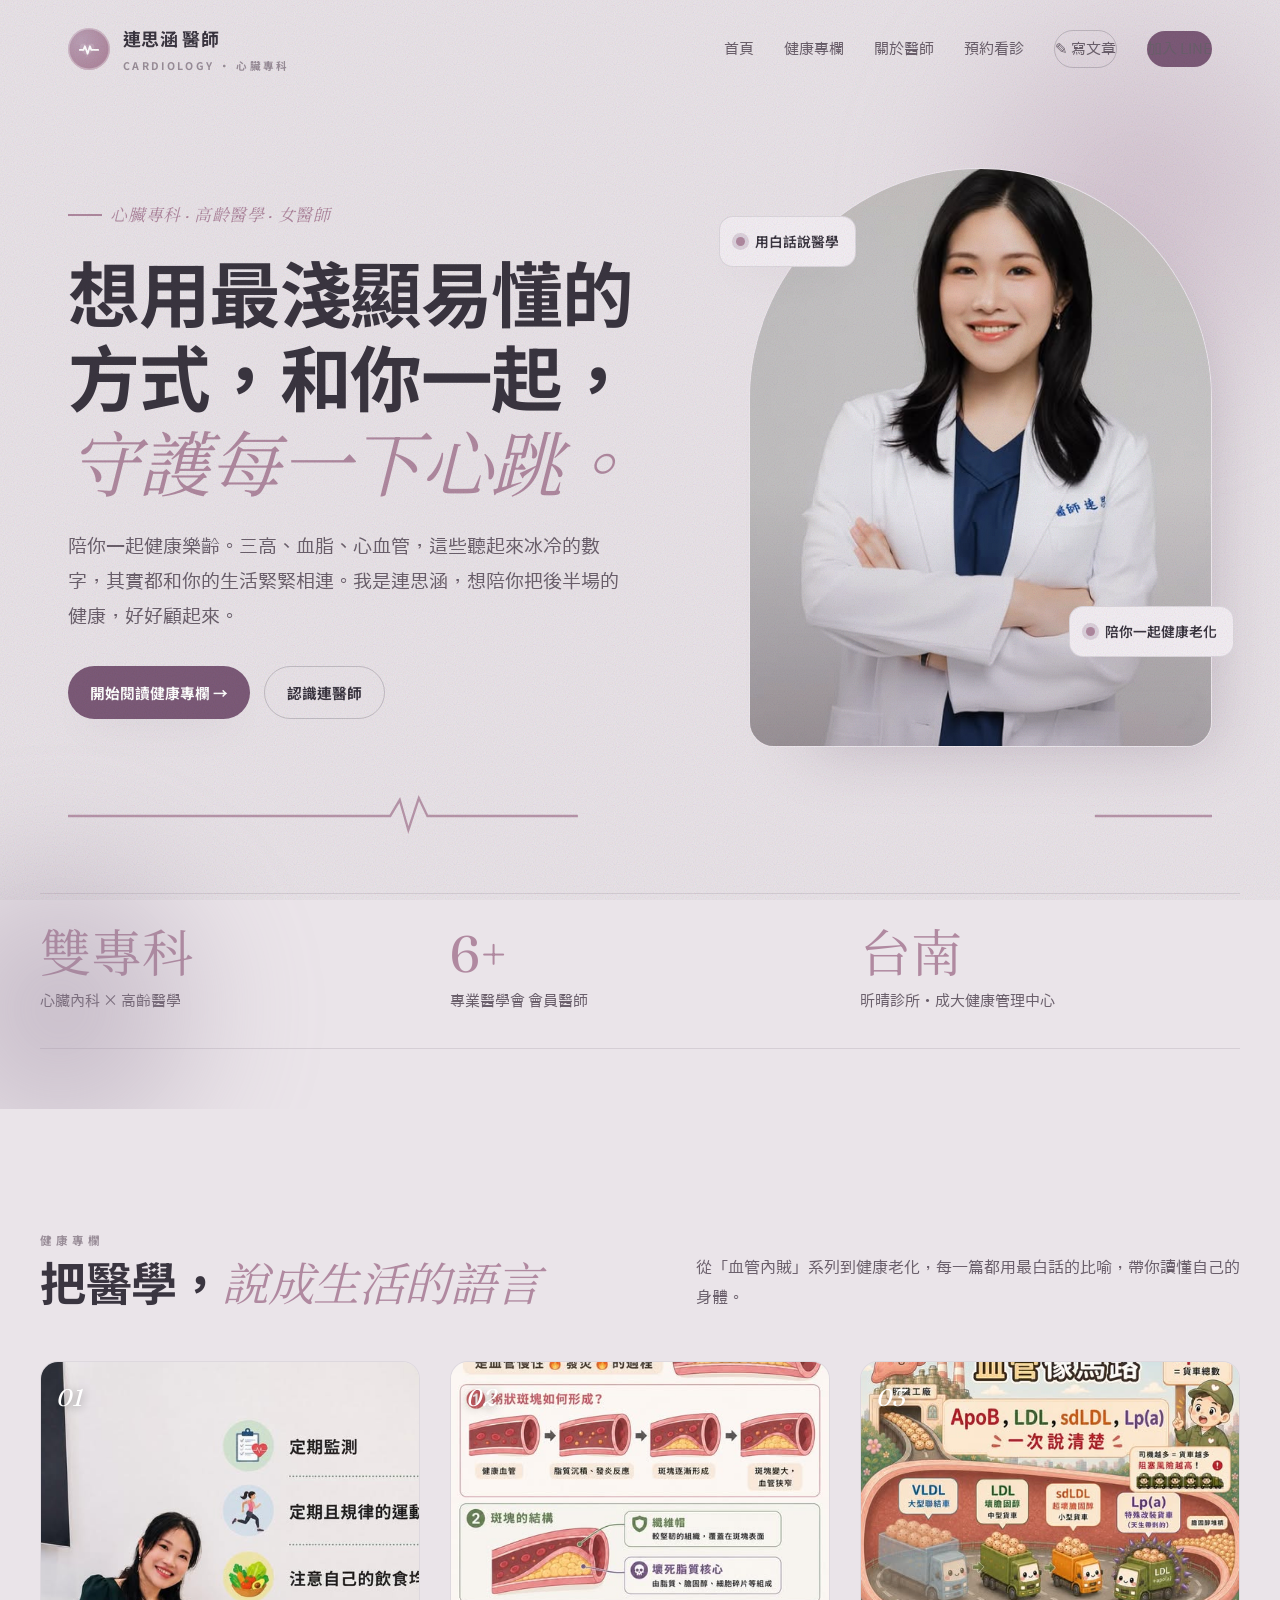
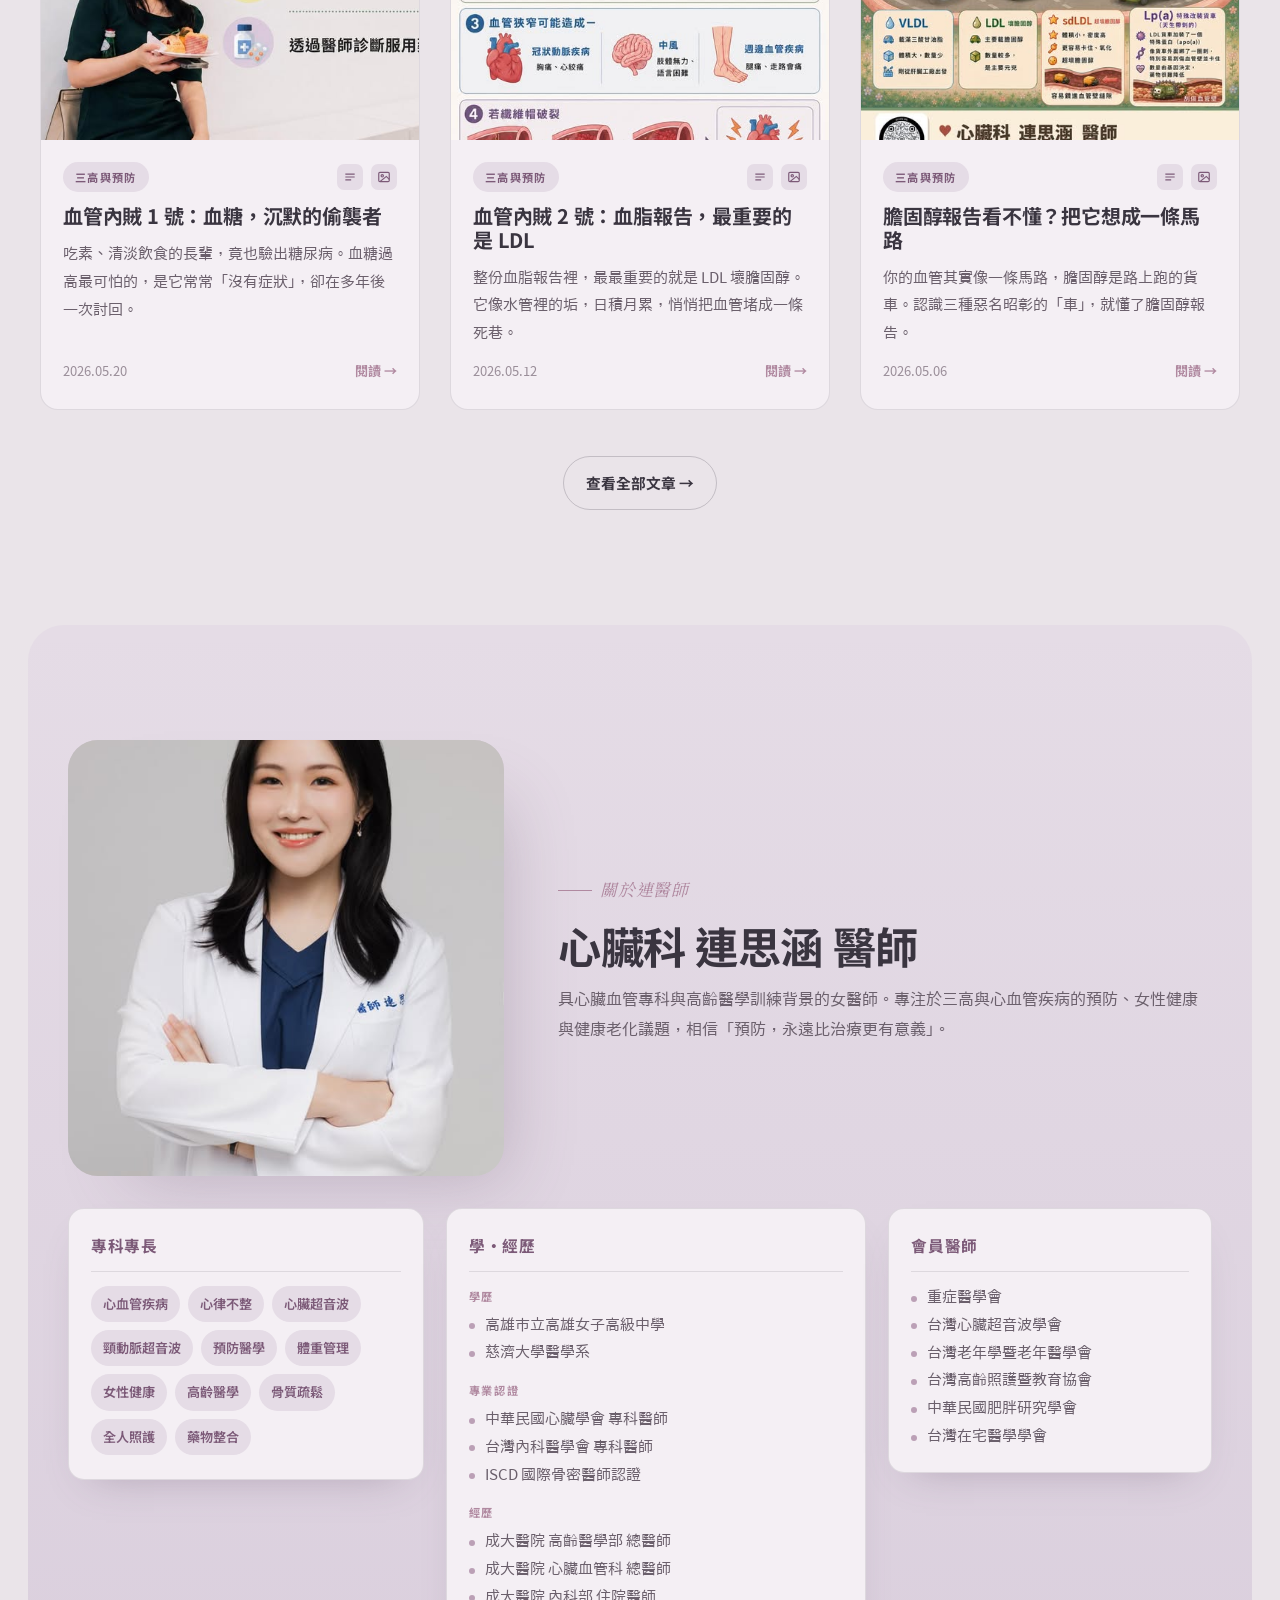
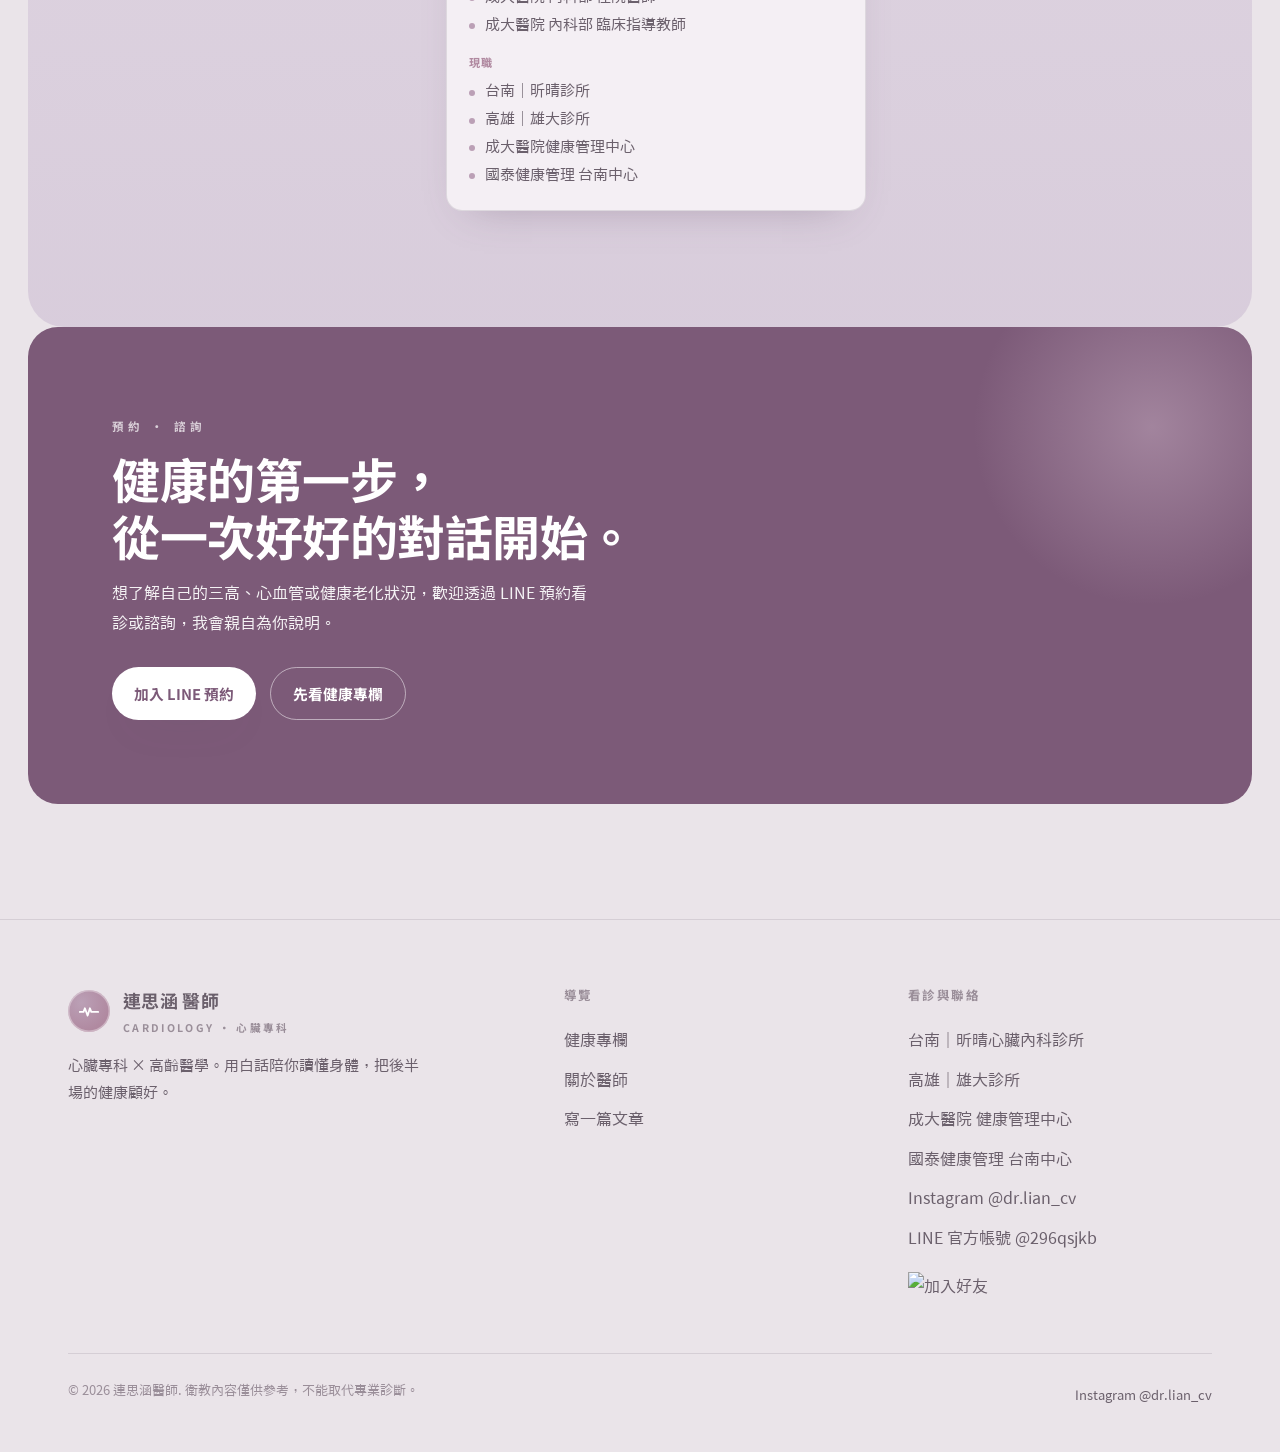
==== commit 37cb4138: "Adjust hero headline line break placement Move line break after 和你一起， so the emphasized 守護每一下心跳。 sit" ====
--- a/index.html
+++ b/index.html
@@ -38,7 +38,7 @@
   <div class="wrap hero-grid">
     <div class="hero-copy">
       <span class="eyebrow reveal">心臟專科 · 高齡醫學 · 女醫師</span>
-      <h1 class="reveal d1">想用最淺顯易懂的方式，<br>和你一起，<span class="em">守護每一下心跳。</span></h1>
+      <h1 class="reveal d1">想用最淺顯易懂的方式，和你一起，<br><span class="em">守護每一下心跳。</span></h1>
       <p class="lead reveal d2">陪你一起健康樂齡。三高、血脂、心血管，這些聽起來冰冷的數字，其實都和你的生活緊緊相連。我是連思涵，想陪你把後半場的健康，好好顧起來。</p>
       <div class="hero-cta reveal d3">
         <a class="btn btn-primary" href="articles.html">開始閱讀健康專欄 →</a>
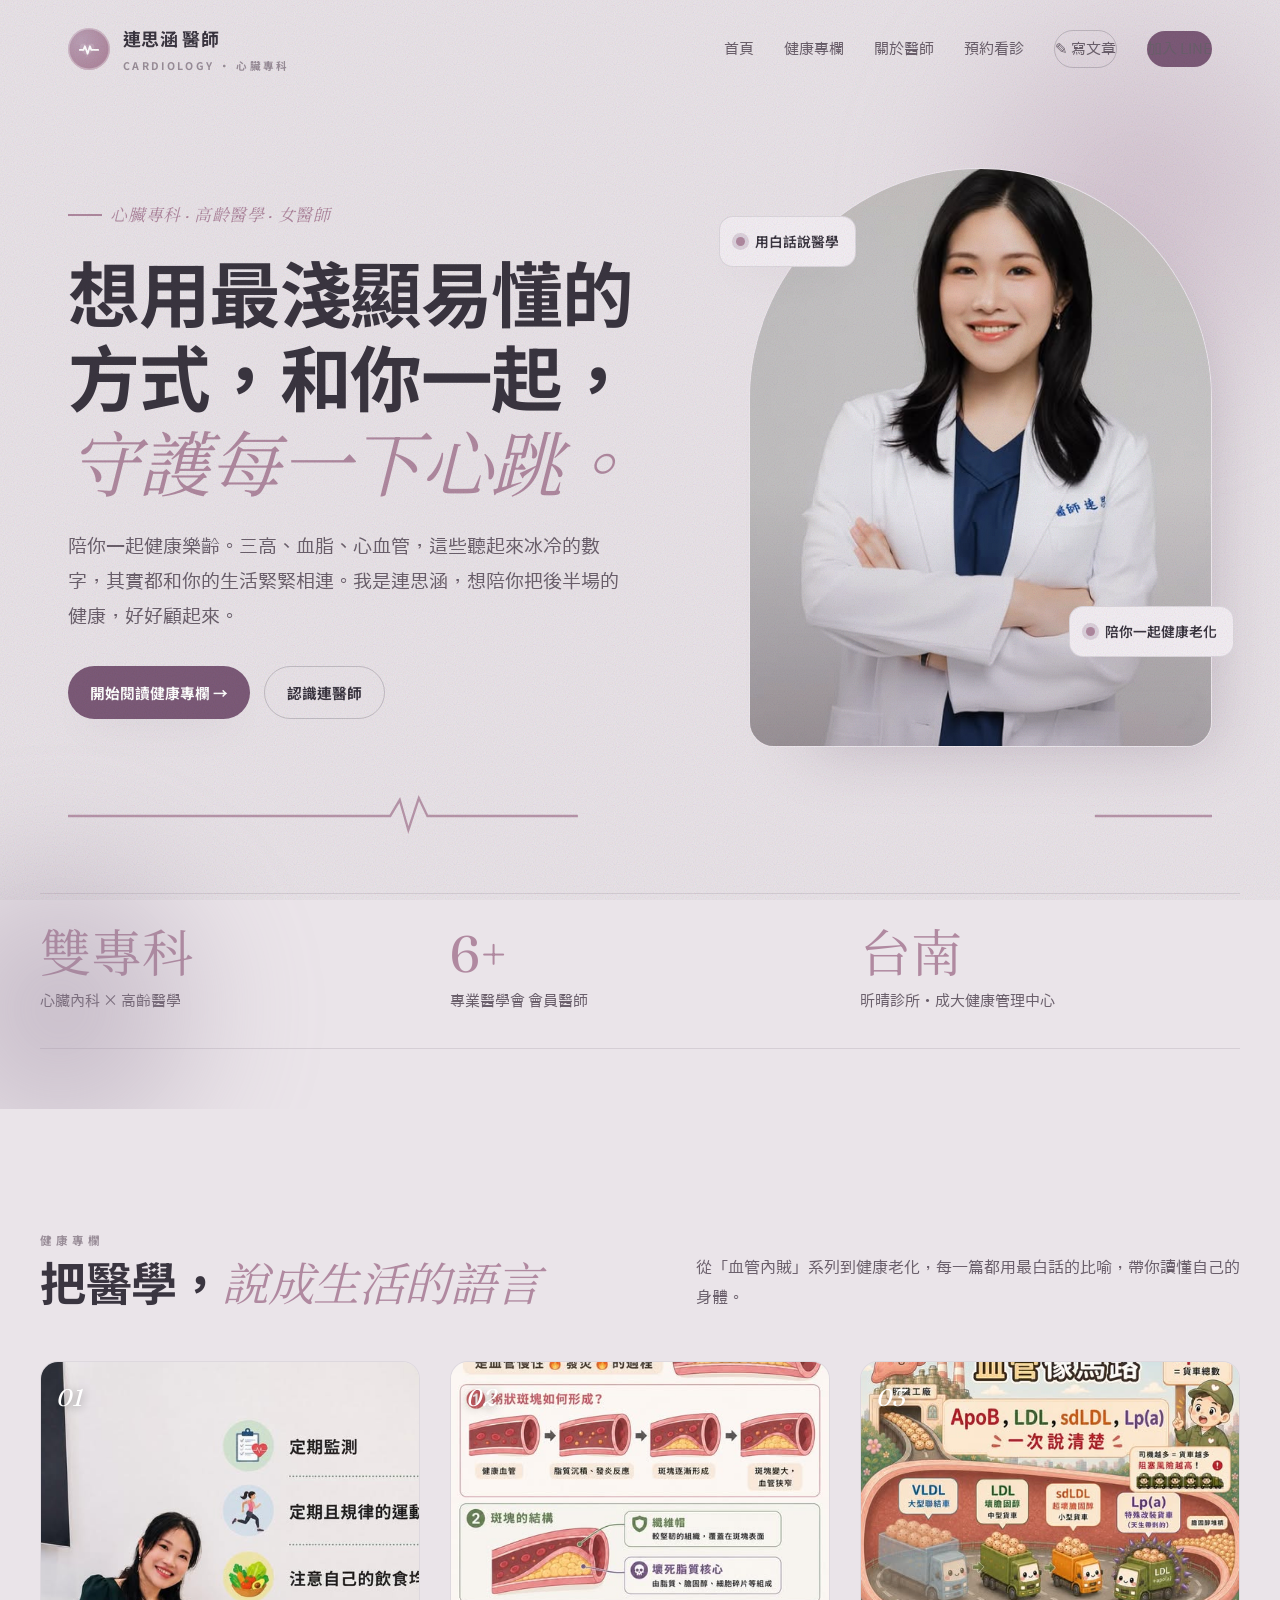
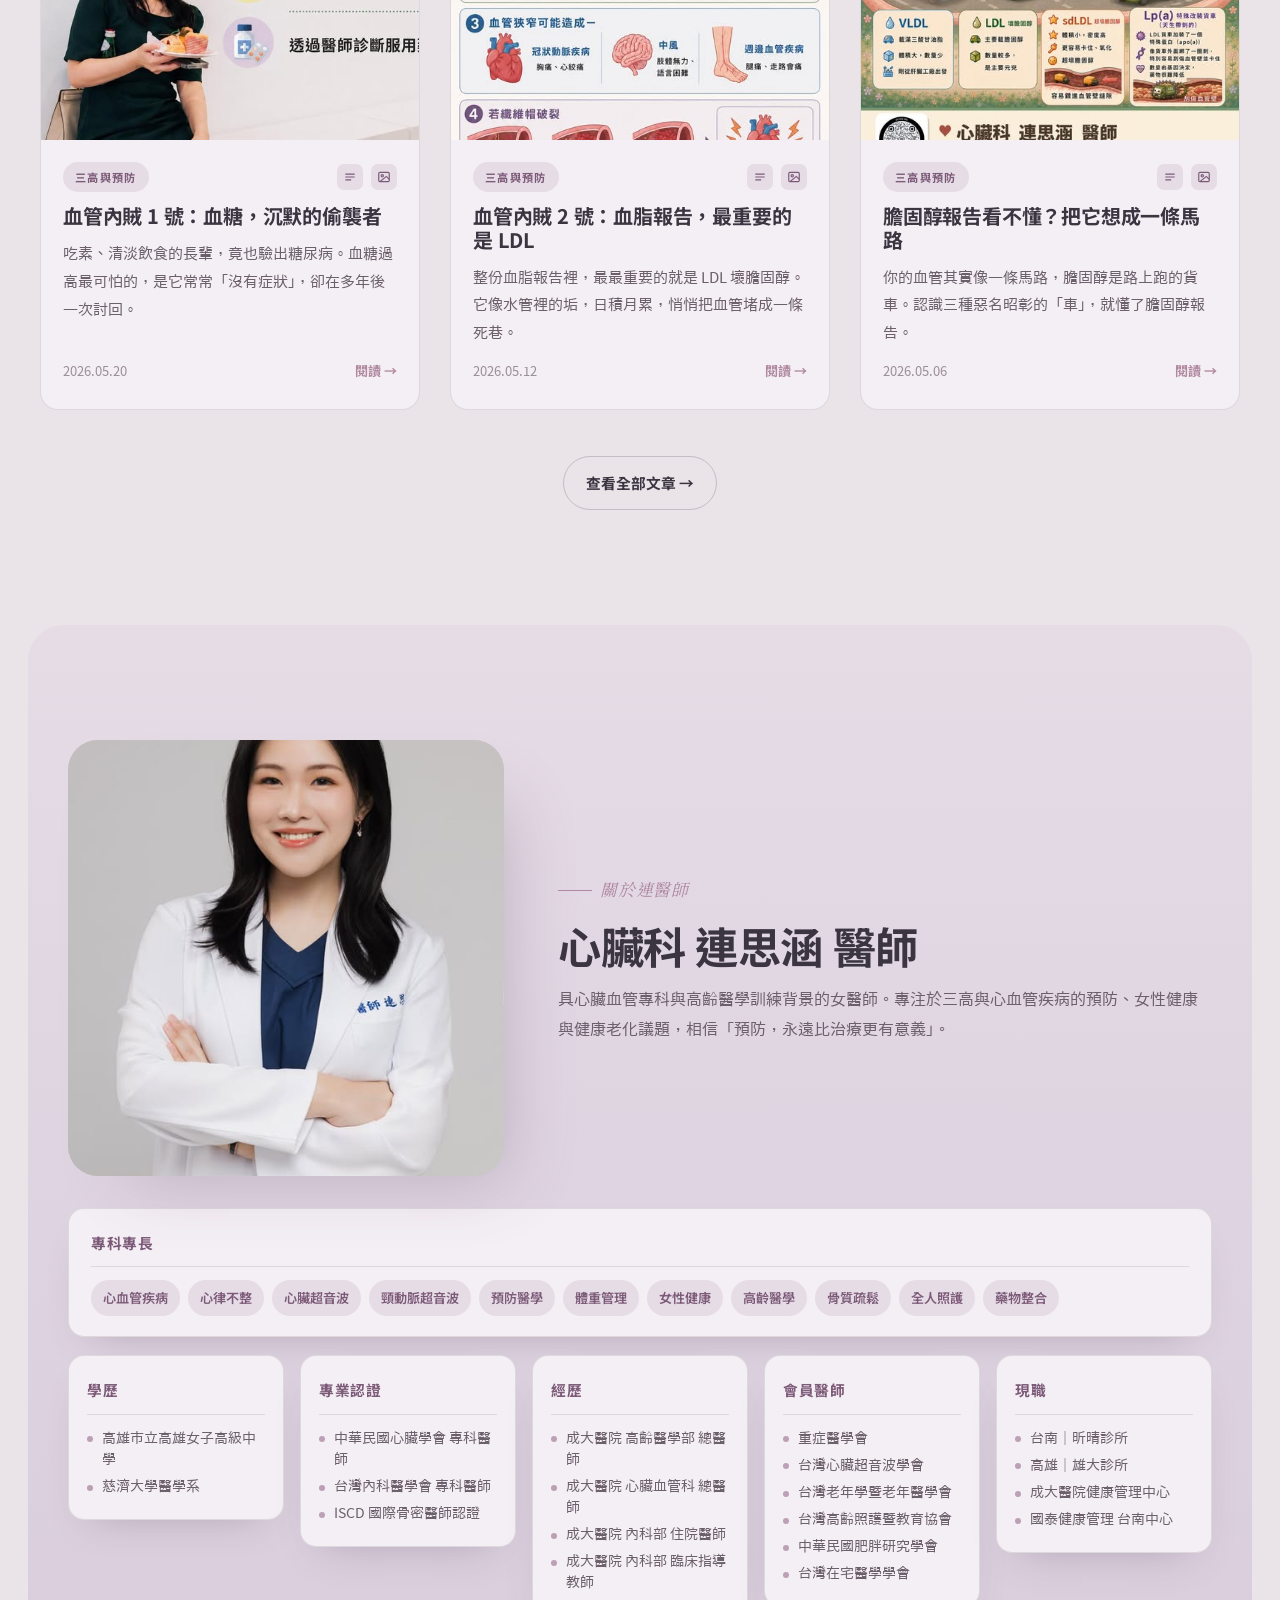
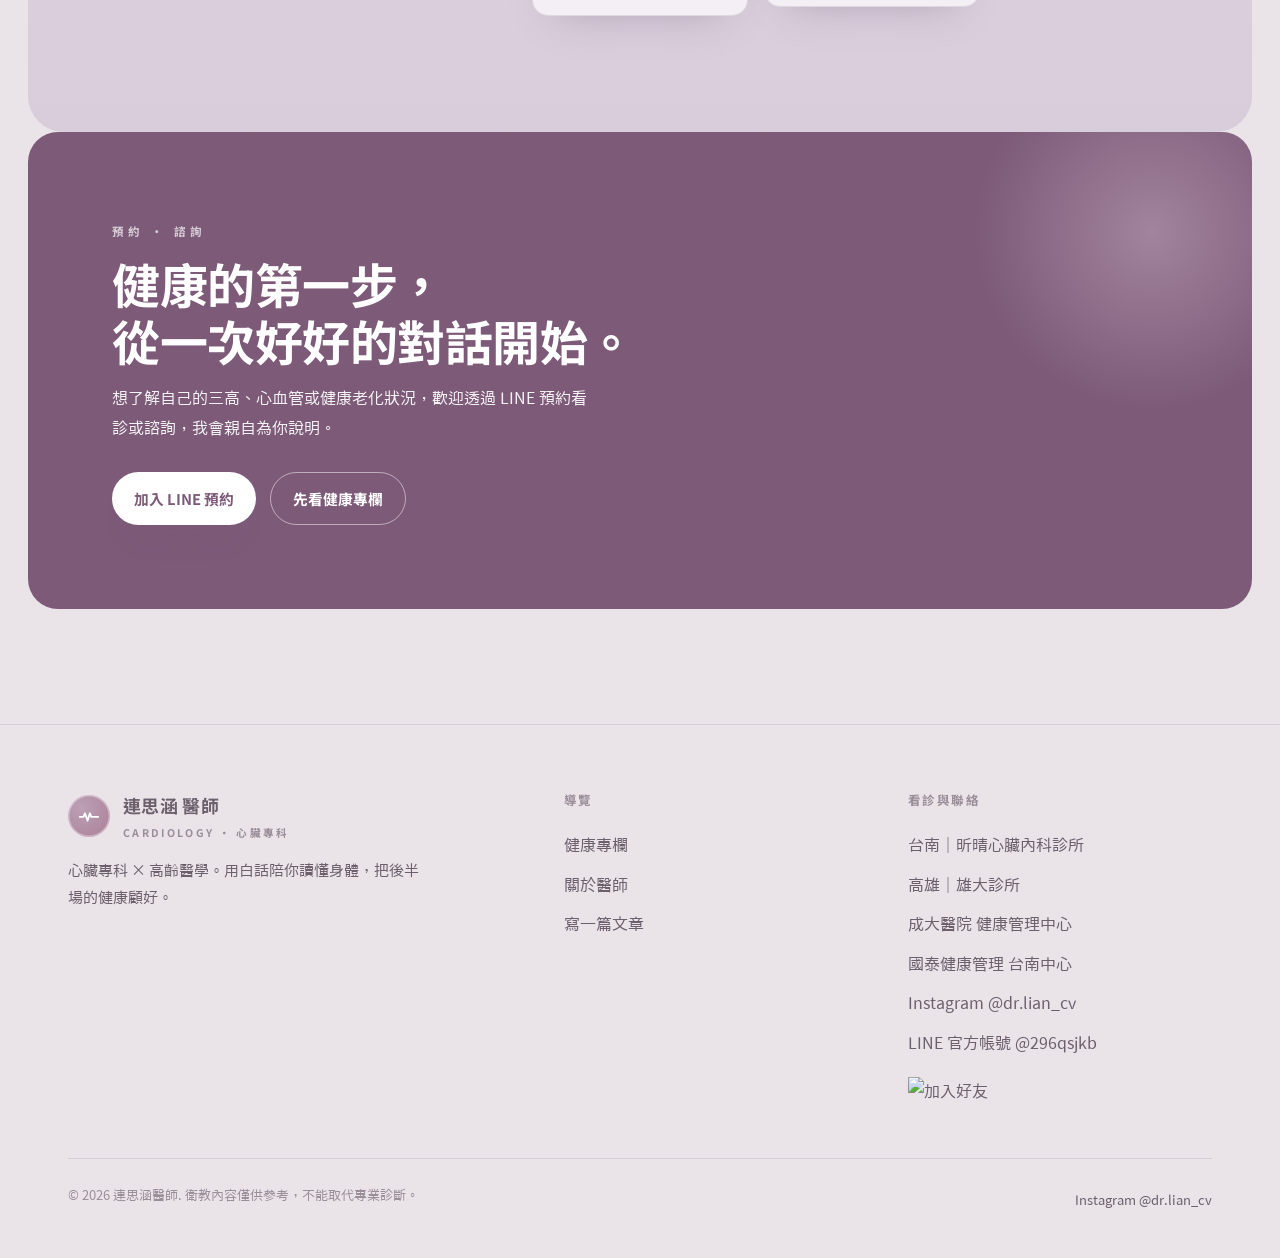
==== commit 23d30ae0: "Lay out doctor credentials as five parallel columns Split credentials into a full-width specialties " ====
--- a/index.html
+++ b/index.html
@@ -94,41 +94,40 @@
   </div>
 
   <div class="wrap about-cols-wrap">
+
+    <div class="about-spec reveal">
+      <h4 class="ac-title">專科專長</h4>
+      <div class="cred-chips">
+        <span>心血管疾病</span><span>心律不整</span><span>心臟超音波</span><span>頸動脈超音波</span><span>預防醫學</span><span>體重管理</span><span>女性健康</span><span>高齡醫學</span><span>骨質疏鬆</span><span>全人照護</span><span>藥物整合</span>
+      </div>
+    </div>
+
     <div class="about-cols reveal">
 
       <div class="ac-col">
-        <h4 class="ac-title">專科專長</h4>
-        <div class="cred-chips">
-          <span>心血管疾病</span><span>心律不整</span><span>心臟超音波</span><span>頸動脈超音波</span><span>預防醫學</span><span>體重管理</span><span>女性健康</span><span>高齡醫學</span><span>骨質疏鬆</span><span>全人照護</span><span>藥物整合</span>
-        </div>
-      </div>
-
-      <div class="ac-col">
-        <h4 class="ac-title">學・經歷</h4>
-        <div class="ac-sub">學歷</div>
+        <h4 class="ac-title">學歷</h4>
         <ul>
           <li>高雄市立高雄女子高級中學</li>
           <li>慈濟大學醫學系</li>
         </ul>
-        <div class="ac-sub">專業認證</div>
+      </div>
+
+      <div class="ac-col">
+        <h4 class="ac-title">專業認證</h4>
         <ul>
           <li>中華民國心臟學會 專科醫師</li>
           <li>台灣內科醫學會 專科醫師</li>
           <li>ISCD 國際骨密醫師認證</li>
         </ul>
-        <div class="ac-sub">經歷</div>
+      </div>
+
+      <div class="ac-col">
+        <h4 class="ac-title">經歷</h4>
         <ul>
           <li>成大醫院 高齡醫學部 總醫師</li>
           <li>成大醫院 心臟血管科 總醫師</li>
           <li>成大醫院 內科部 住院醫師</li>
           <li>成大醫院 內科部 臨床指導教師</li>
-        </ul>
-        <div class="ac-sub">現職</div>
-        <ul>
-          <li>台南｜昕晴診所</li>
-          <li>高雄｜雄大診所</li>
-          <li>成大醫院健康管理中心</li>
-          <li>國泰健康管理 台南中心</li>
         </ul>
       </div>
 
@@ -141,6 +140,16 @@
           <li>台灣高齡照護暨教育協會</li>
           <li>中華民國肥胖研究學會</li>
           <li>台灣在宅醫學學會</li>
+        </ul>
+      </div>
+
+      <div class="ac-col">
+        <h4 class="ac-title">現職</h4>
+        <ul>
+          <li>台南｜昕晴診所</li>
+          <li>高雄｜雄大診所</li>
+          <li>成大醫院健康管理中心</li>
+          <li>國泰健康管理 台南中心</li>
         </ul>
       </div>
 
--- a/assets/css/style.css
+++ b/assets/css/style.css
@@ -207,17 +207,17 @@
 .about-portrait{aspect-ratio:1/1;border-radius:30px;overflow:hidden;box-shadow:var(--shadow);background:var(--paper-3)}
 .about-portrait img{width:100%;height:100%;object-fit:cover}
 .about-cols-wrap{margin-top:32px}
-.about-cols{display:grid;grid-template-columns:1.1fr 1.3fr 1fr;gap:22px;align-items:start}
-.ac-col{background:var(--card);border:1px solid var(--line);border-radius:16px;padding:22px 22px 24px;box-shadow:var(--shadow-sm)}
-.ac-title{font-size:.98rem;letter-spacing:.04em;color:var(--clay-deep);font-weight:700;margin-bottom:14px;padding-bottom:11px;border-bottom:1px solid var(--line)}
-.ac-sub{font-size:.7rem;letter-spacing:.14em;color:var(--clay);font-weight:700;margin:16px 0 7px}
-.ac-sub:first-of-type{margin-top:0}
-.ac-col ul{list-style:none;display:flex;flex-direction:column;gap:5px}
-.ac-col li{position:relative;padding-left:16px;color:var(--ink-soft);font-size:.92rem;line-height:1.55}
-.ac-col li::before{content:"";position:absolute;left:0;top:.66em;width:6px;height:6px;border-radius:50%;background:var(--honey)}
+.about-spec{background:var(--card);border:1px solid var(--line);border-radius:16px;padding:20px 22px;box-shadow:var(--shadow-sm);margin-bottom:18px}
+.about-cols{display:grid;grid-template-columns:repeat(5,1fr);gap:16px;align-items:start}
+.ac-col{background:var(--card);border:1px solid var(--line);border-radius:16px;padding:20px 18px 22px;box-shadow:var(--shadow-sm)}
+.ac-title{font-size:.92rem;letter-spacing:.04em;color:var(--clay-deep);font-weight:700;margin-bottom:13px;padding-bottom:10px;border-bottom:1px solid var(--line)}
+.ac-col ul{list-style:none;display:flex;flex-direction:column;gap:6px}
+.ac-col li{position:relative;padding-left:15px;color:var(--ink-soft);font-size:.88rem;line-height:1.5}
+.ac-col li::before{content:"";position:absolute;left:0;top:.62em;width:6px;height:6px;border-radius:50%;background:var(--honey)}
 .cred-chips{display:flex;flex-wrap:wrap;gap:8px}
 .cred-chips span{background:var(--paper-2);color:var(--clay-deep);border-radius:999px;padding:6px 12px;font-size:.82rem;font-weight:600}
-@media(max-width:900px){.about-cols{grid-template-columns:1fr;gap:16px}}
+@media(max-width:1000px){.about-cols{grid-template-columns:repeat(3,1fr)}}
+@media(max-width:680px){.about-cols{grid-template-columns:1fr;gap:14px}}
 
 /* ---------- CTA band ---------- */
 .cta{position:relative;overflow:hidden;background:var(--clay-deep);color:#fff;border-radius:30px;margin:0 28px;
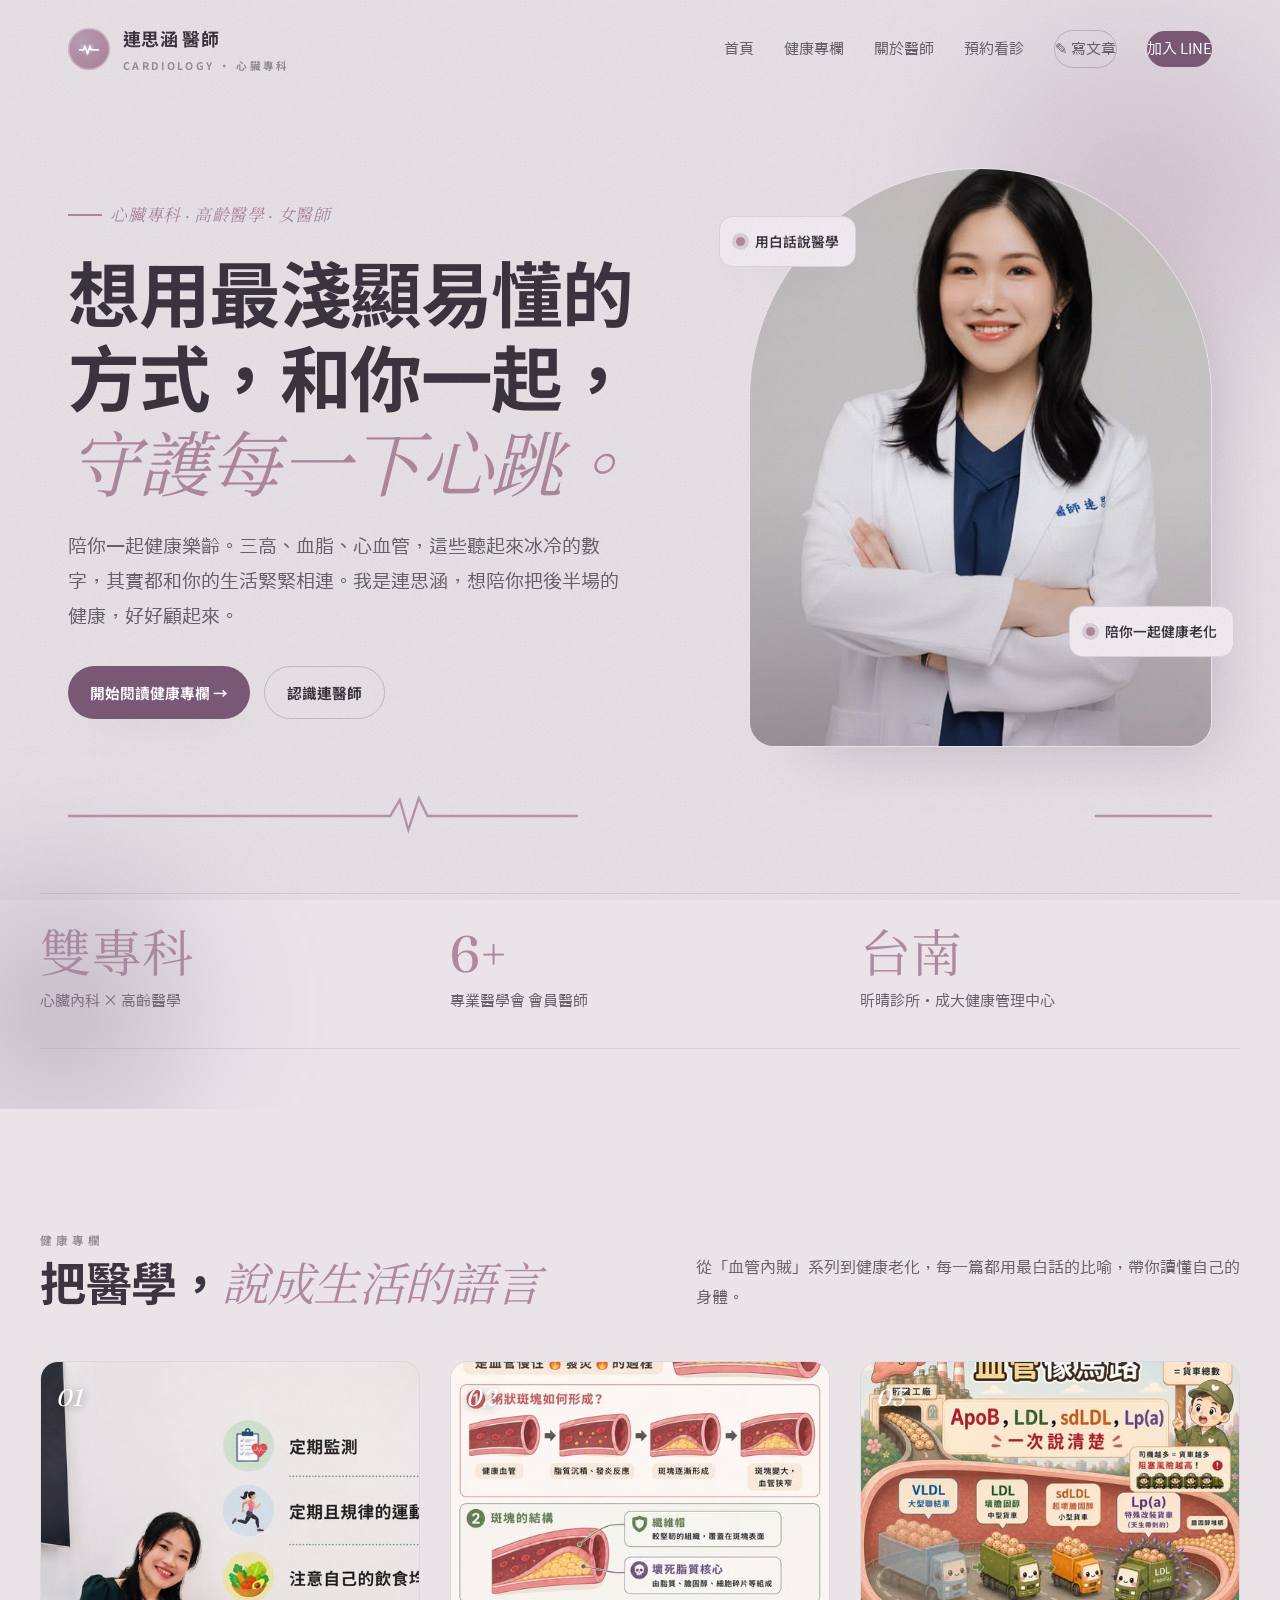
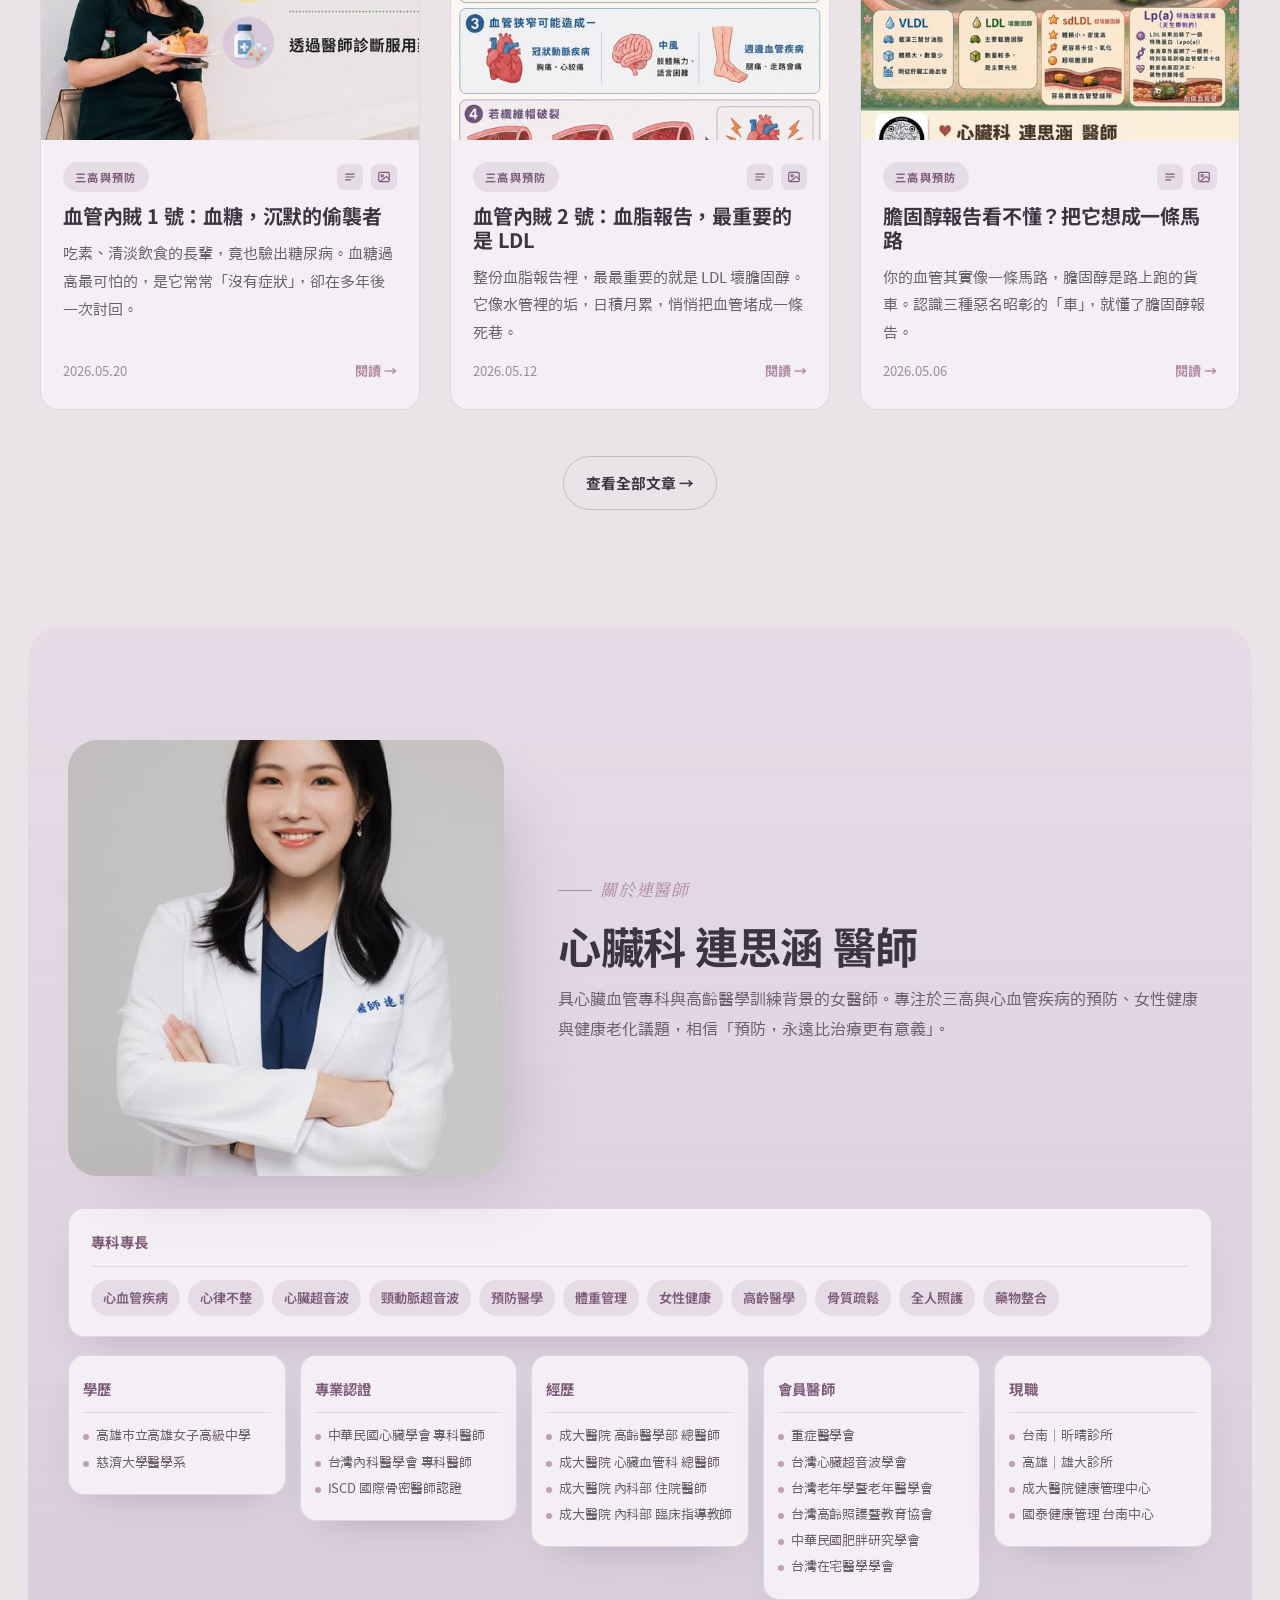
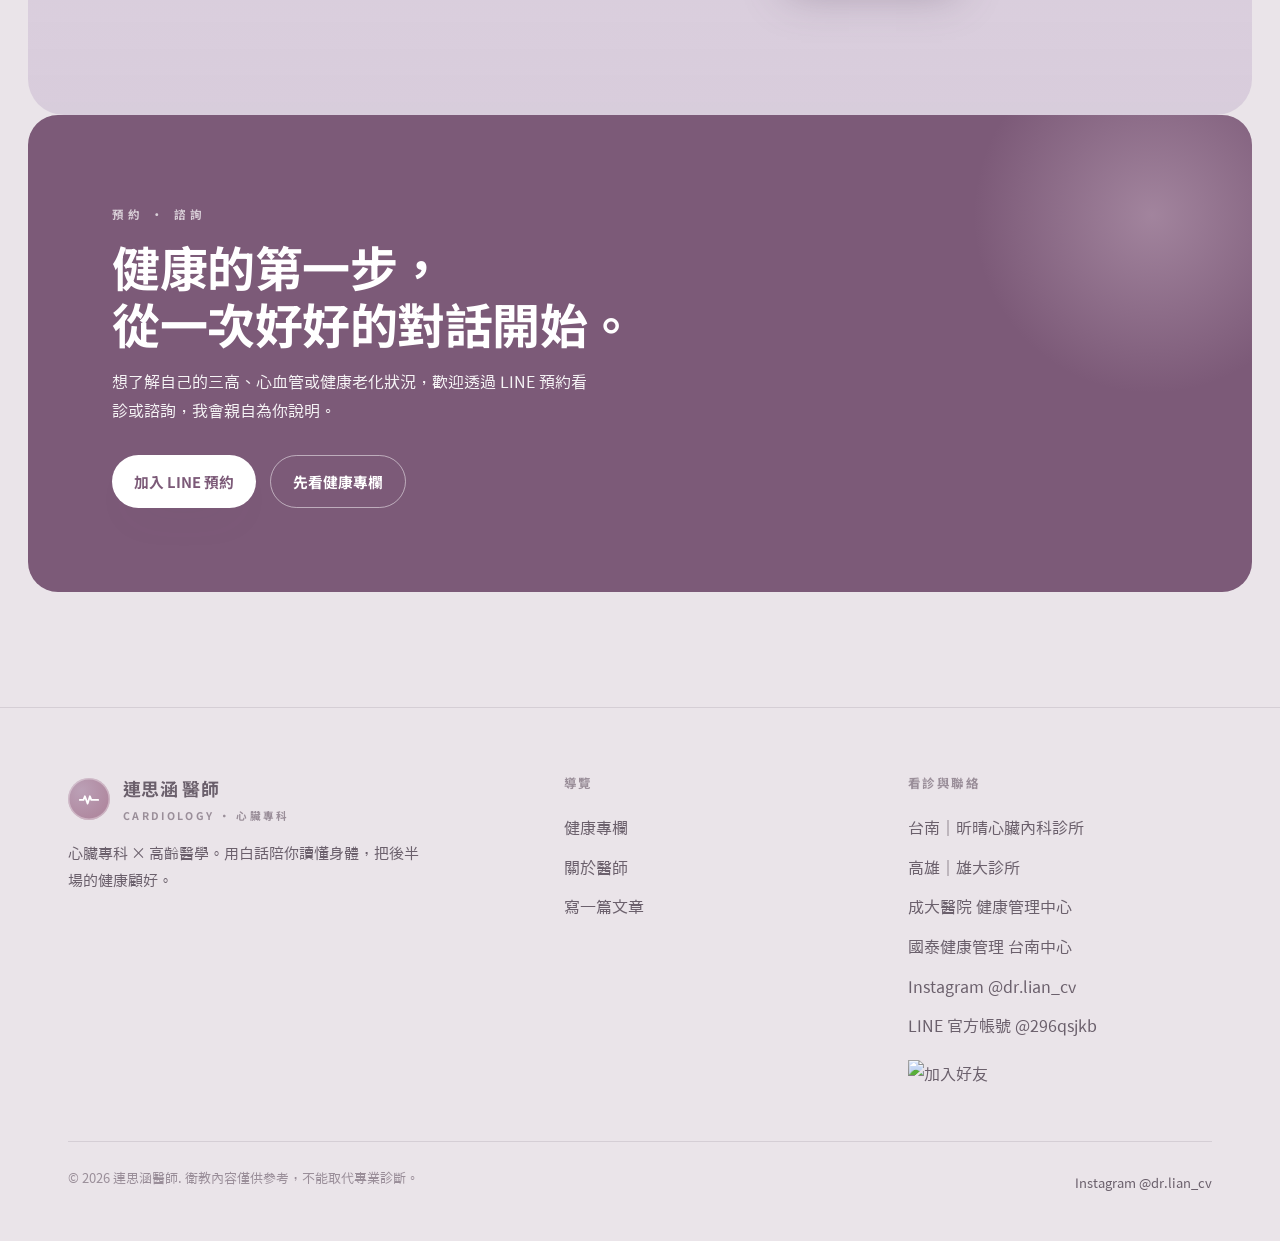
==== commit ce68b5b3: "Fix invisible nav LINE button text and add remaining clinic links Force white text for primary butto" ====
--- a/index.html
+++ b/index.html
@@ -193,8 +193,8 @@
         <h4>看診與聯絡</h4>
         <a href="https://www.facebook.com/p/%E6%98%95%E6%99%B4%E5%BF%83%E8%87%9F%E5%85%A7%E7%A7%91%E8%A8%BA%E6%89%80-61579081171973/" target="_blank" rel="noopener">台南｜昕晴心臟內科診所</a>
         <a href="http://www.syongda.tw/" target="_blank" rel="noopener">高雄｜雄大診所</a>
-        <a href="#">成大醫院 健康管理中心</a>
-        <a href="#">國泰健康管理 台南中心</a>
+        <a href="https://hmc.hosp.ncku.edu.tw/" target="_blank" rel="noopener">成大醫院 健康管理中心</a>
+        <a href="https://www.cathay-hcm.com.tw/tw/front/hospital?id=402880cc55e7aad30155e7ea15380002&no=4" target="_blank" rel="noopener">國泰健康管理 台南中心</a>
         <a href="https://instagram.com/dr.lian_cv" target="_blank" rel="noopener">Instagram @dr.lian_cv</a>
         <a href="https://lin.ee/QcqhgyVC" target="_blank" rel="noopener">LINE 官方帳號 @296qsjkb</a>
         <a class="line-add" href="https://lin.ee/QcqhgyVC" target="_blank" rel="noopener"><img src="https://scdn.line-apps.com/n/line_add_friends/btn/zh-Hant.png" alt="加入好友" height="36"></a>
--- a/assets/css/style.css
+++ b/assets/css/style.css
@@ -116,6 +116,8 @@
 .btn-primary:hover{transform:translateY(-2px);background:#684C66}
 .btn-ghost{border:1.5px solid var(--line-strong);color:var(--ink)}
 .btn-ghost:hover{border-color:var(--clay);color:var(--clay)}
+/* keep primary-button text white inside the nav (overrides .nav a color) */
+.nav a.btn-primary{color:#fff}
 .nav-toggle{display:none;font-size:1.5rem;color:var(--ink)}
 
 /* ---------- hero ---------- */
@@ -208,11 +210,11 @@
 .about-portrait img{width:100%;height:100%;object-fit:cover}
 .about-cols-wrap{margin-top:32px}
 .about-spec{background:var(--card);border:1px solid var(--line);border-radius:16px;padding:20px 22px;box-shadow:var(--shadow-sm);margin-bottom:18px}
-.about-cols{display:grid;grid-template-columns:repeat(5,1fr);gap:16px;align-items:start}
-.ac-col{background:var(--card);border:1px solid var(--line);border-radius:16px;padding:20px 18px 22px;box-shadow:var(--shadow-sm)}
-.ac-title{font-size:.92rem;letter-spacing:.04em;color:var(--clay-deep);font-weight:700;margin-bottom:13px;padding-bottom:10px;border-bottom:1px solid var(--line)}
-.ac-col ul{list-style:none;display:flex;flex-direction:column;gap:6px}
-.ac-col li{position:relative;padding-left:15px;color:var(--ink-soft);font-size:.88rem;line-height:1.5}
+.about-cols{display:grid;grid-template-columns:repeat(5,1fr);gap:14px;align-items:start}
+.ac-col{background:var(--card);border:1px solid var(--line);border-radius:16px;padding:20px 14px 22px;box-shadow:var(--shadow-sm)}
+.ac-title{font-size:.9rem;letter-spacing:.02em;color:var(--clay-deep);font-weight:700;margin-bottom:13px;padding-bottom:10px;border-bottom:1px solid var(--line)}
+.ac-col ul{list-style:none;display:flex;flex-direction:column;gap:7px}
+.ac-col li{position:relative;padding-left:13px;color:var(--ink-soft);font-size:.8rem;line-height:1.5;letter-spacing:-.01em}
 .ac-col li::before{content:"";position:absolute;left:0;top:.62em;width:6px;height:6px;border-radius:50%;background:var(--honey)}
 .cred-chips{display:flex;flex-wrap:wrap;gap:8px}
 .cred-chips span{background:var(--paper-2);color:var(--clay-deep);border-radius:999px;padding:6px 12px;font-size:.82rem;font-weight:600}
